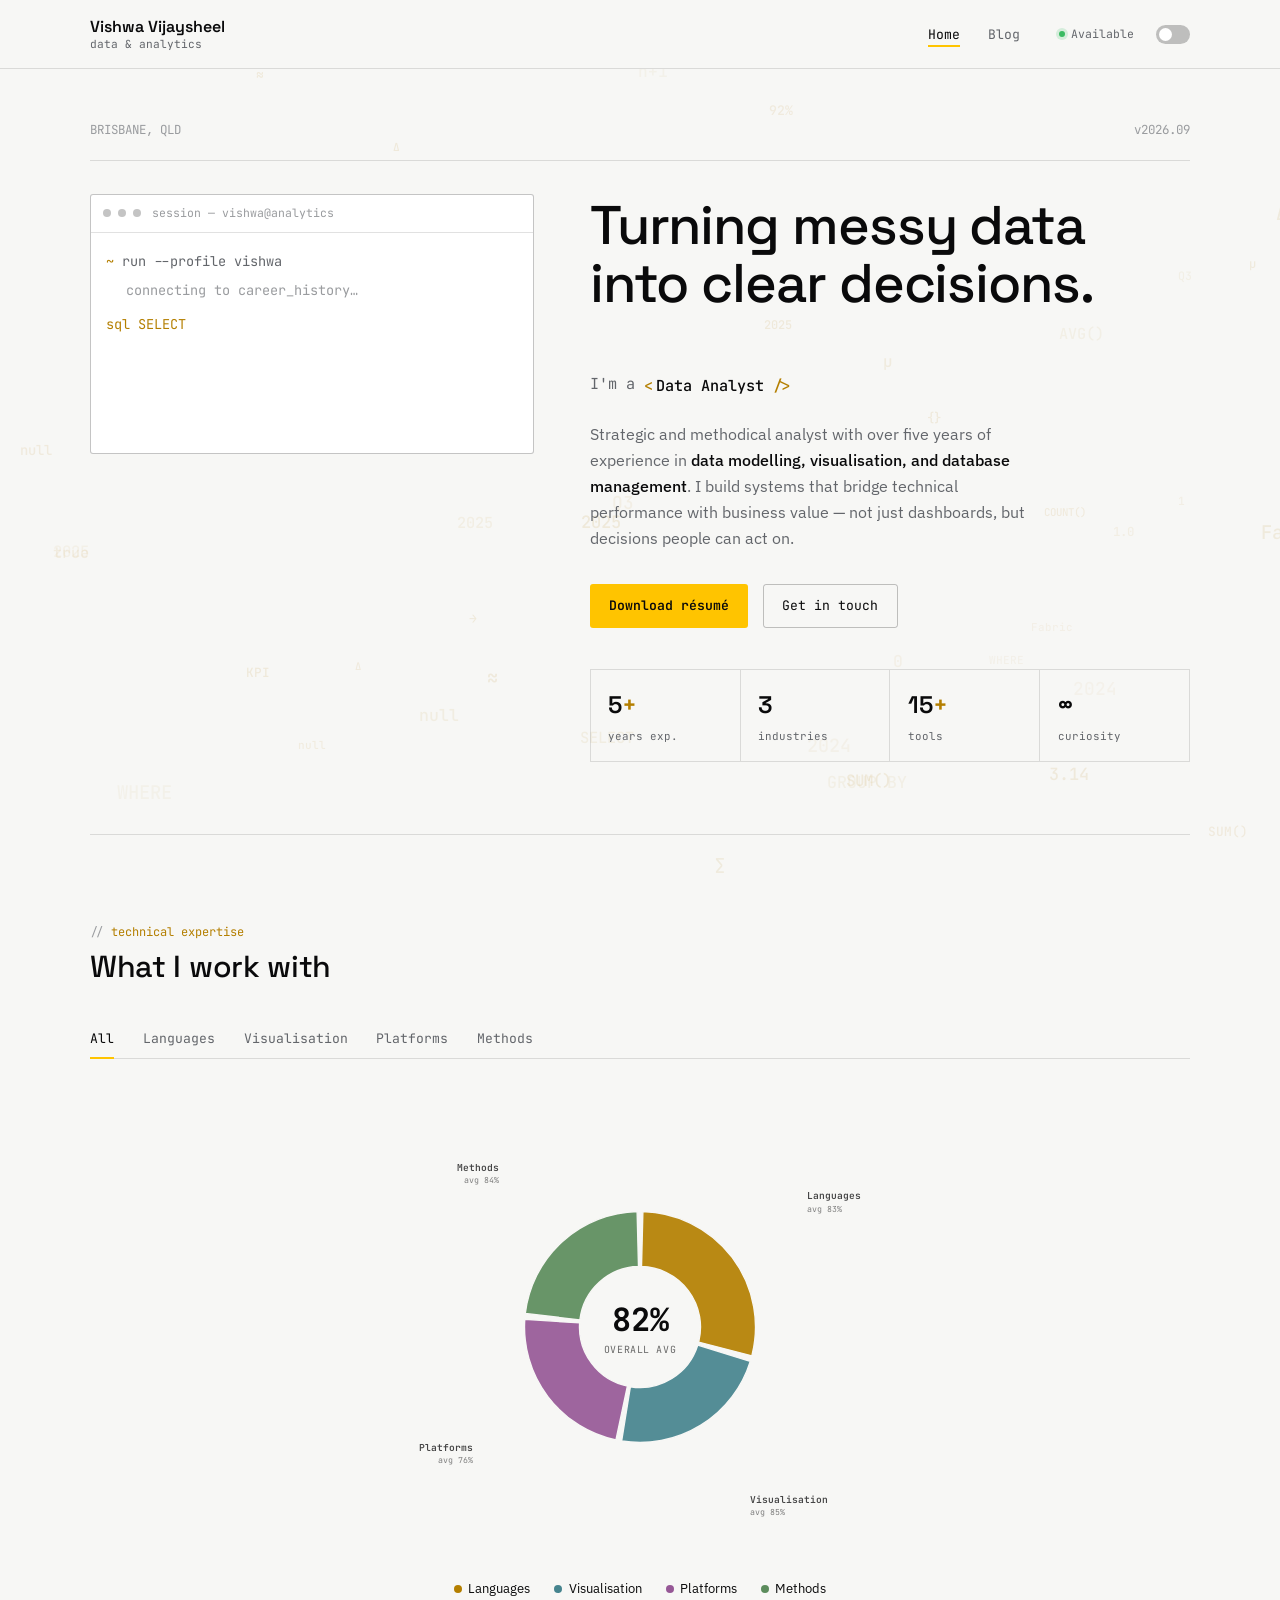
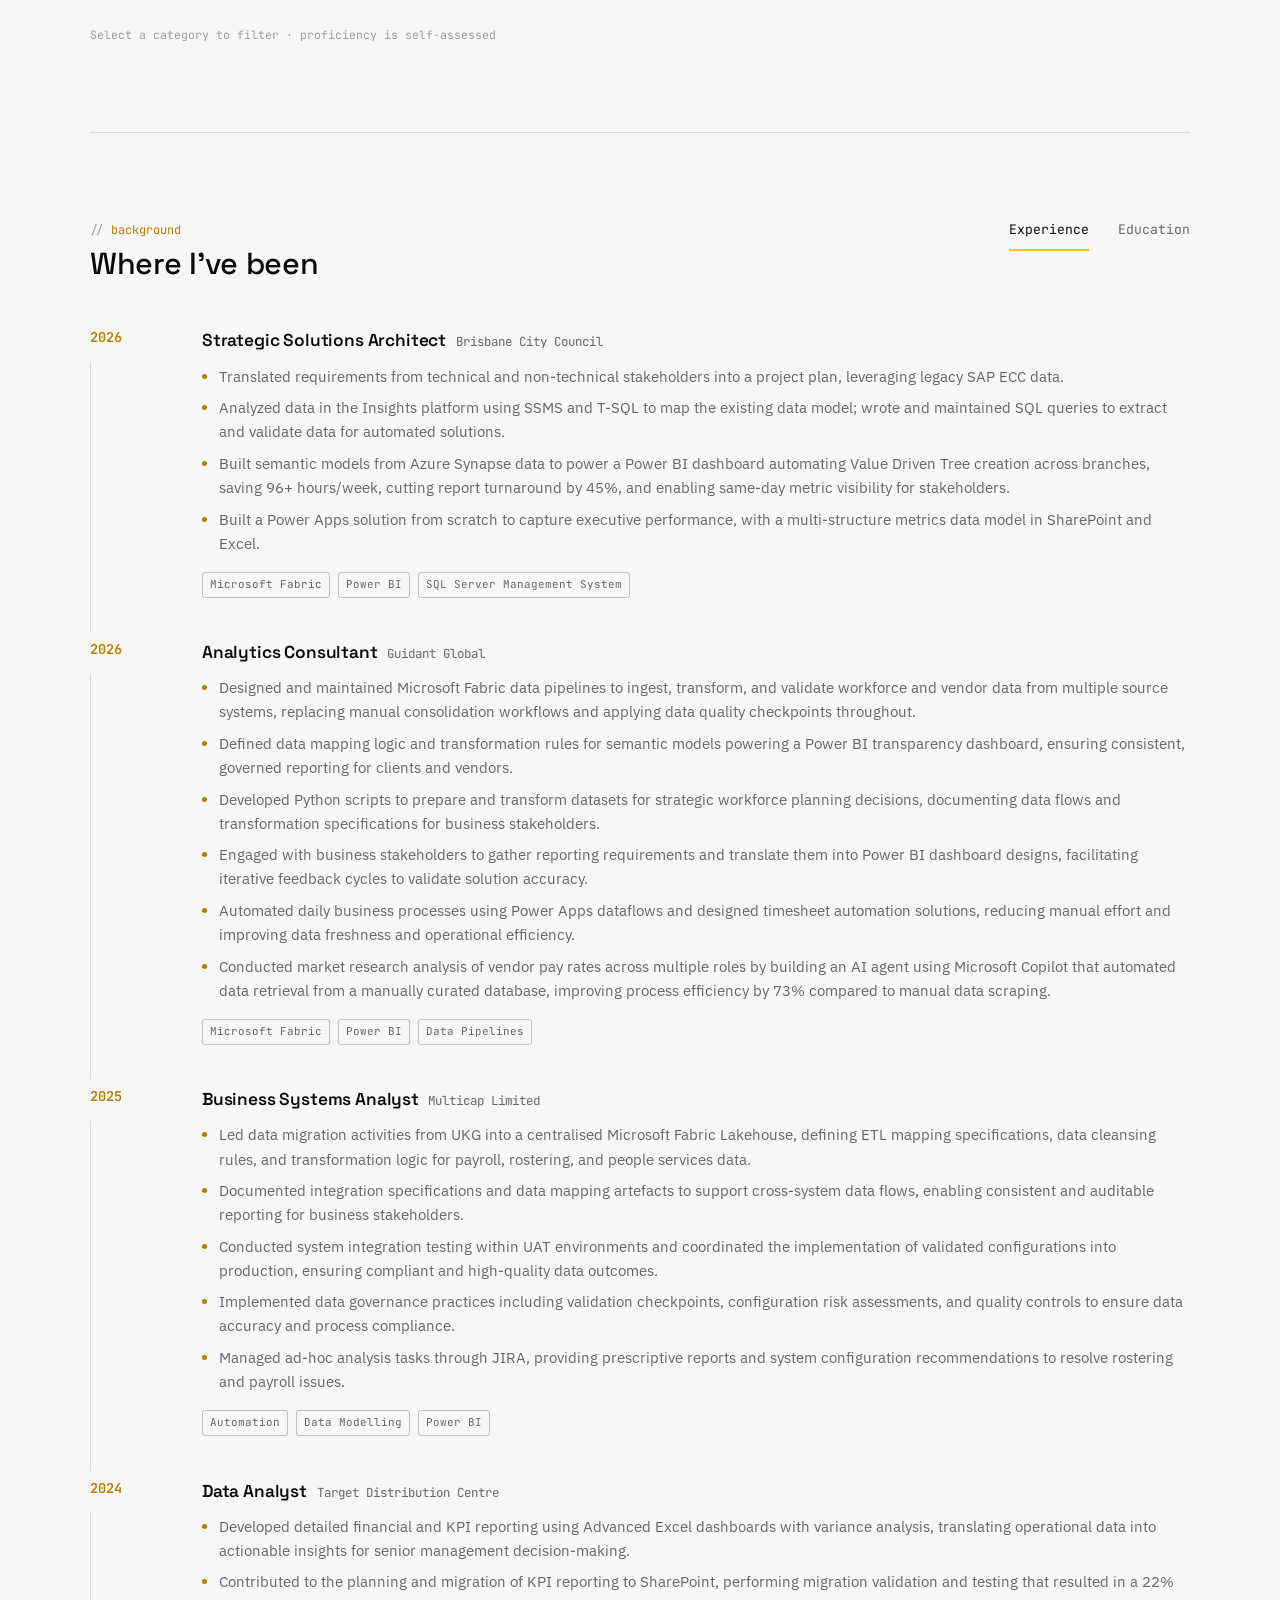
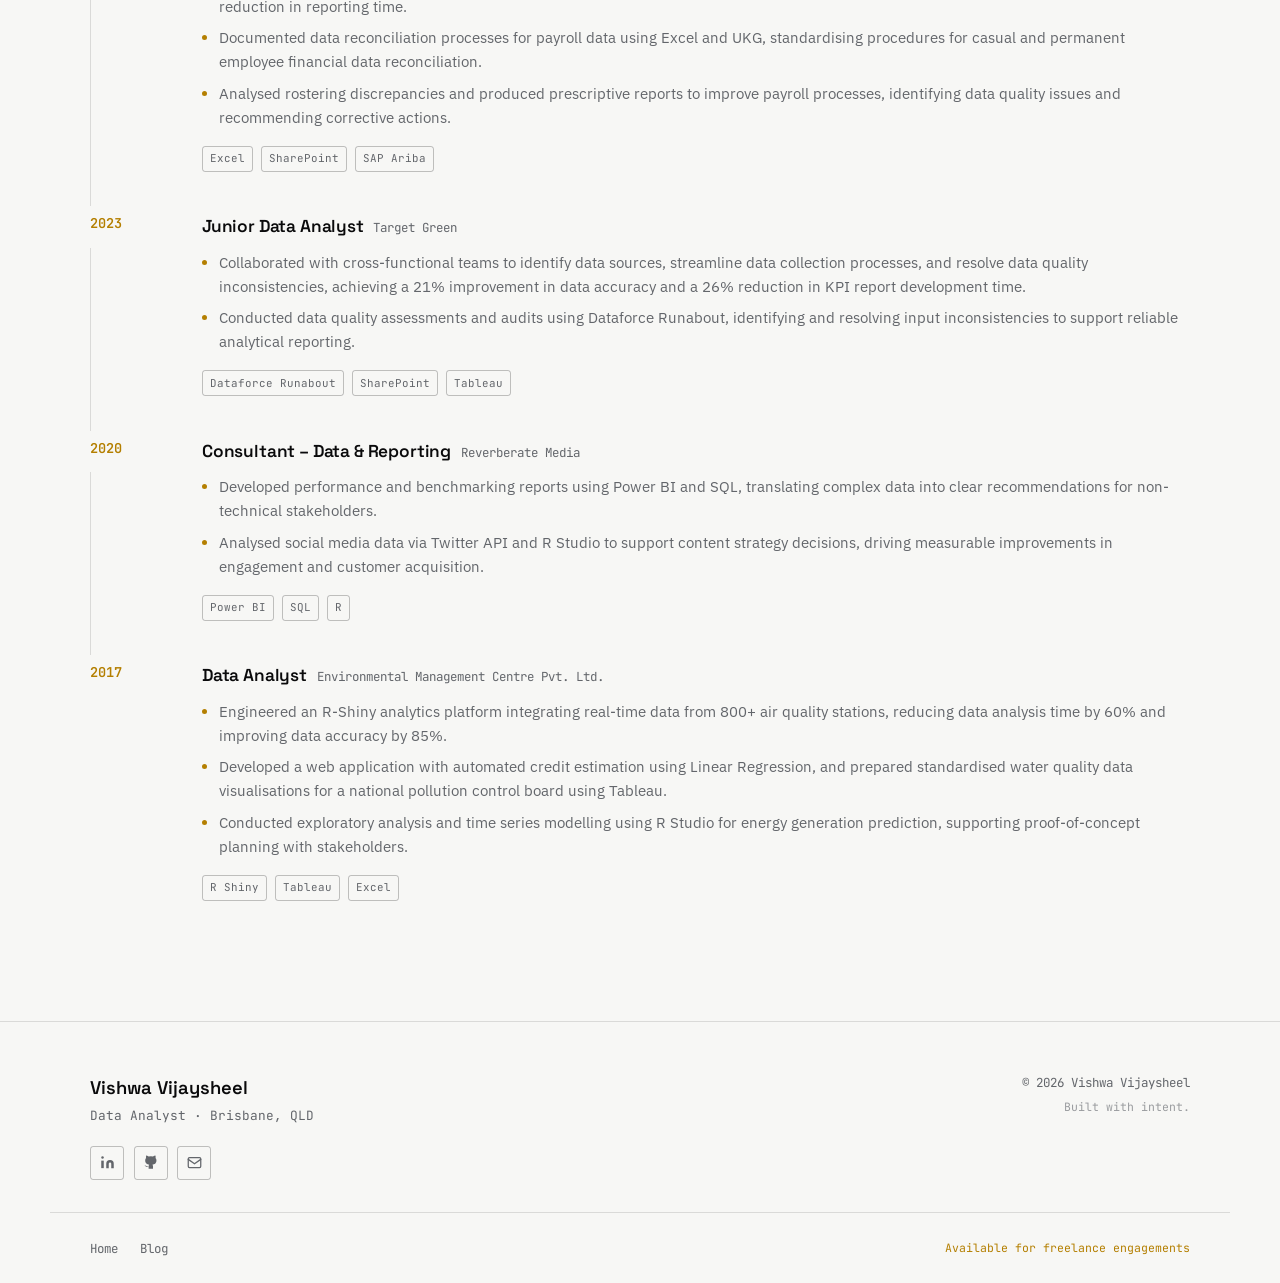
==== index.html @ 4f3168a3 "Added a point in BCC job" ====
<!DOCTYPE html>
<html lang="en">
<head>
<meta charset="UTF-8" />
<meta name="viewport" content="width=device-width, initial-scale=1.0" />
<title>Vishwa Vijaysheel — Data & Analytics</title>
<meta name="description" content="Data analyst turning messy data into clear decisions — Power BI, Microsoft Fabric, SQL, and data storytelling." />
<link rel="stylesheet" href="assets/css/style.css" />
<link rel="preconnect" href="https://fonts.googleapis.com" />
<script>if(localStorage.getItem('theme')==='dark'){document.documentElement.classList.add('dark-pre');}</script>
<style>.dark-pre body{background:#0a0a0b;color:#f4f4f1;}</style>
<link href="https://fonts.googleapis.com/css2?family=Space+Grotesk:wght@500;600;700&family=IBM+Plex+Sans:wght@400;500;600&family=JetBrains+Mono:wght@400;500;600&display=swap" rel="stylesheet" />
</head>
<body>
<canvas id="bgCanvas"></canvas>

<header>
  <nav>
    <a class="nav-brand" href="index.html">
      <span class="nav-brand-name">Vishwa Vijaysheel</span>
      <span class="nav-brand-sub">data &amp; analytics</span>
    </a>
    <button class="nav-toggle" aria-label="Toggle menu" aria-expanded="false">
      <span></span><span></span><span></span>
    </button>
    <div class="nav-menu">
      <ul>
        <li><a href="index.html" class="active">Home</a></li>
        <!--<li><a href="dashboards.html">Projects</a></li>-->
        <li><a href="blog.html">Blog</a></li>
      </ul>
      <div class="nav-right">
        <div class="nav-status"><span class="nav-status-dot"></span>Available</div>
        <label class="switch">
          <input type="checkbox" class="theme-checkbox" id="themeToggle">
          <span class="slider"></span>
        </label>
      </div>
    </div>
  </nav>
</header>

<main>

  <section class="hero">
    <div class="hero-top">
      <span>BRISBANE, QLD</span>
      <span class="mono">v2026.09</span>
    </div>

    <div class="hero-grid">
      <div class="terminal">
        <div class="terminal-bar">
          <span class="terminal-dot"></span><span class="terminal-dot"></span><span class="terminal-dot"></span>
          <span class="terminal-title">session — vishwa@analytics</span>
        </div>
        <div class="terminal-body" id="terminalBody"></div>
      </div>

      <div class="hero-copy">
        <h2 class="hero-h">Turning messy data into clear decisions.</h2>

        <div class="hero-role-row">
          <span>I'm a</span>
          <div class="hero-role-slot">
            <span class="hero-role active">Data Analyst</span>
            <span class="hero-role">Storyteller</span>
            <span class="hero-role">Problem Solver</span>
            <span class="hero-role">Systems Thinker</span>
          </div>
        </div>

        <p class="hero-bio">
          Strategic and methodical analyst with over five years of experience in
          <strong>data modelling, visualisation, and database management</strong>.
          I build systems that bridge technical performance with business value —
          not just dashboards, but decisions people can act on.
        </p>

        <div class="hero-ctas">
          <a href="assets/Vishwa_Vijaysheel_Resume.pdf" class="hero-btn-primary">Download résumé</a>
          <a href="mailto:vishwa7509@outlook.com" class="hero-btn-secondary">Get in touch</a>
        </div>

        <div class="hero-stats">
          <div class="hero-stat"><div class="hero-stat-val">5<span>+</span></div><div class="hero-stat-lbl">years exp.</div></div>
          <div class="hero-stat"><div class="hero-stat-val">3</div><div class="hero-stat-lbl">industries</div></div>
          <div class="hero-stat"><div class="hero-stat-val">15<span>+</span></div><div class="hero-stat-lbl">tools</div></div>
          <div class="hero-stat"><div class="hero-stat-val">∞</div><div class="hero-stat-lbl">curiosity</div></div>
        </div>
      </div>
    </div>
  </section>

  <section class="section" id="skills">
    <div class="section-head">
      <div>
        <p class="section-label">technical expertise</p>
        <h2 class="section-title">What I work with</h2>
      </div>
    </div>

    <div class="tabs">
      <button class="tab-btn skill-tab active" data-cat="all">All</button>
      <button class="tab-btn skill-tab" data-cat="lang">Languages</button>
      <button class="tab-btn skill-tab" data-cat="viz">Visualisation</button>
      <button class="tab-btn skill-tab" data-cat="platform">Platforms</button>
      <button class="tab-btn skill-tab" data-cat="method">Methods</button>
    </div>

    <div class="skill-list" id="skillList"></div>
    <p class="skill-note">Select a category to filter · proficiency is self-assessed</p>
  </section>

  <section class="section" id="history">
    <div class="section-head">
      <div>
        <p class="section-label">background</p>
        <h2 class="section-title">Where I've been</h2>
      </div>
      <div class="tabs" style="border-bottom:none;">
        <button class="tab-btn history-toggle-btn active" data-panel="experience">Experience</button>
        <button class="tab-btn history-toggle-btn" data-panel="education">Education</button>
      </div>
    </div>

    <div class="history-panel active" id="panel-experience">
      <div class="timeline">

           <div class="timeline-item">
          <div class="timeline-marker"><span class="marker-num mono">2026</span><div class="marker-line"></div></div>
          <div class="timeline-content">
            <div class="timeline-header"><h3>Strategic Solutions Architect</h3><span class="timeline-company">Brisbane City Council</span></div>
            <ul>
              <li>Translated requirements from technical and non-technical stakeholders into a project plan, leveraging legacy SAP ECC data.</li>
              <li>Analyzed data in the Insights platform using SSMS and T-SQL to map the existing data model; wrote and maintained SQL queries to extract and validate data for automated solutions.</li>
              <li>Built semantic models from Azure Synapse data to power a Power BI dashboard automating Value Driven Tree creation across branches, saving 96+ hours/week, cutting report turnaround by 45%, and enabling same-day metric visibility for stakeholders.</li>
              <li>Built a Power Apps solution from scratch to capture executive performance, with a multi-structure metrics data model in SharePoint and Excel.</ul>
            </li>
            <div class="timeline-tags"><span>Microsoft Fabric</span><span>Power BI</span><span>SQL Server Management System</span></div>
          </div>
        </div>


        <div class="timeline-item">
          <div class="timeline-marker"><span class="marker-num mono">2026</span><div class="marker-line"></div></div>
          <div class="timeline-content">
            <div class="timeline-header"><h3>Analytics Consultant</h3><span class="timeline-company">Guidant Global</span></div>
            <ul>
              <li>Designed and maintained Microsoft Fabric data pipelines to ingest, transform, and validate workforce and vendor data from multiple source systems, replacing manual consolidation workflows and applying data quality checkpoints throughout.</li>
              <li>Defined data mapping logic and transformation rules for semantic models powering a Power BI transparency dashboard, ensuring consistent, governed reporting for clients and vendors.</li>
              <li>Developed Python scripts to prepare and transform datasets for strategic workforce planning decisions, documenting data flows and transformation specifications for business stakeholders.</li>
              <li>Engaged with business stakeholders to gather reporting requirements and translate them into Power BI dashboard designs, facilitating iterative feedback cycles to validate solution accuracy.</li>
              <li>Automated daily business processes using Power Apps dataflows and designed timesheet automation solutions, reducing manual effort and improving data freshness and operational efficiency.</li>
              <li>Conducted market research analysis of vendor pay rates across multiple roles by building an AI agent using Microsoft Copilot that automated data retrieval from a manually curated database, improving process efficiency by 73% compared to manual data scraping.</li>
            </ul>
            <div class="timeline-tags"><span>Microsoft Fabric</span><span>Power BI</span><span>Data Pipelines</span></div>
          </div>
        </div>

        <div class="timeline-item">
          <div class="timeline-marker"><span class="marker-num mono">2025</span><div class="marker-line"></div></div>
          <div class="timeline-content">
            <div class="timeline-header"><h3>Business Systems Analyst</h3><span class="timeline-company">Multicap Limited</span></div>
            <ul>
              <li>Led data migration activities from UKG into a centralised Microsoft Fabric Lakehouse, defining ETL mapping specifications, data cleansing rules, and transformation logic for payroll, rostering, and people services data.</li>
              <li>Documented integration specifications and data mapping artefacts to support cross-system data flows, enabling consistent and auditable reporting for business stakeholders.</li>
              <li>Conducted system integration testing within UAT environments and coordinated the implementation of validated configurations into production, ensuring compliant and high-quality data outcomes.</li>
              <li>Implemented data governance practices including validation checkpoints, configuration risk assessments, and quality controls to ensure data accuracy and process compliance.</li>
              <li>Managed ad-hoc analysis tasks through JIRA, providing prescriptive reports and system configuration recommendations to resolve rostering and payroll issues.</li>
            </ul>
            <div class="timeline-tags"><span>Automation</span><span>Data Modelling</span><span>Power BI</span></div>
          </div>
        </div>

        <div class="timeline-item">
          <div class="timeline-marker"><span class="marker-num mono">2024</span><div class="marker-line"></div></div>
          <div class="timeline-content">
            <div class="timeline-header"><h3>Data Analyst</h3><span class="timeline-company">Target Distribution Centre</span></div>
            <ul>
              <li>Developed detailed financial and KPI reporting using Advanced Excel dashboards with variance analysis, translating operational data into actionable insights for senior management decision-making.</li>
              <li>Contributed to the planning and migration of KPI reporting to SharePoint, performing migration validation and testing that resulted in a 22% reduction in reporting time.</li>
              <li>Documented data reconciliation processes for payroll data using Excel and UKG, standardising procedures for casual and permanent employee financial data reconciliation.</li>
              <li>Analysed rostering discrepancies and produced prescriptive reports to improve payroll processes, identifying data quality issues and recommending corrective actions.</li>
            </ul>
            <div class="timeline-tags"><span>Excel</span><span>SharePoint</span><span>SAP Ariba</span></div>
          </div>
        </div>

        <div class="timeline-item">
          <div class="timeline-marker"><span class="marker-num mono">2023</span><div class="marker-line"></div></div>
          <div class="timeline-content">
            <div class="timeline-header"><h3>Junior Data Analyst</h3><span class="timeline-company">Target Green</span></div>
            <ul>
              <li>Collaborated with cross-functional teams to identify data sources, streamline data collection processes, and resolve data quality inconsistencies, achieving a 21% improvement in data accuracy and a 26% reduction in KPI report development time.</li>
              <li>Conducted data quality assessments and audits using Dataforce Runabout, identifying and resolving input inconsistencies to support reliable analytical reporting.</li>
            </ul>
            <div class="timeline-tags"><span>Dataforce Runabout</span><span>SharePoint</span><span>Tableau</span></div>
          </div>
        </div>

        <div class="timeline-item">
          <div class="timeline-marker"><span class="marker-num mono">2020</span><div class="marker-line"></div></div>
          <div class="timeline-content">
            <div class="timeline-header"><h3>Consultant – Data &amp; Reporting</h3><span class="timeline-company">Reverberate Media</span></div>
            <ul>
              <li>Developed performance and benchmarking reports using Power BI and SQL, translating complex data into clear recommendations for non-technical stakeholders.</li>
              <li>Analysed social media data via Twitter API and R Studio to support content strategy decisions, driving measurable improvements in engagement and customer acquisition.</li>
            </ul>
            <div class="timeline-tags"><span>Power BI</span><span>SQL</span><span>R</span></div>
          </div>
        </div>

        <div class="timeline-item">
          <div class="timeline-marker"><span class="marker-num mono">2017</span><div class="marker-line last"></div></div>
          <div class="timeline-content">
            <div class="timeline-header"><h3>Data Analyst</h3><span class="timeline-company">Environmental Management Centre Pvt. Ltd.</span></div>
            <ul>
              <li>Engineered an R-Shiny analytics platform integrating real-time data from 800+ air quality stations, reducing data analysis time by 60% and improving data accuracy by 85%.</li>
              <li>Developed a web application with automated credit estimation using Linear Regression, and prepared standardised water quality data visualisations for a national pollution control board using Tableau.</li>
              <li>Conducted exploratory analysis and time series modelling using R Studio for energy generation prediction, supporting proof-of-concept planning with stakeholders.</li>
            </ul>
            <div class="timeline-tags"><span>R Shiny</span><span>Tableau</span><span>Excel</span></div>
          </div>
        </div>

      </div>
    </div>

    <div class="history-panel" id="panel-education">
      <div class="timeline">

        <div class="timeline-item">
          <div class="timeline-marker"><span class="marker-num mono">2022</span><div class="marker-line"></div></div>
          <div class="timeline-content">
            <div class="timeline-header"><h3>Master of Data Science</h3><span class="timeline-company">University of South Australia</span></div>
            <p>Specialised in machine learning, statistical modelling, and large-scale data engineering. Graduated with Distinction.</p>
            <div class="timeline-tags"><span>Machine Learning</span><span>Python</span><span>Statistics</span></div>
          </div>
        </div>

        <div class="timeline-item">
          <div class="timeline-marker"><span class="marker-num mono">2017</span><div class="marker-line"></div></div>
          <div class="timeline-content">
            <div class="timeline-header"><h3>Post-Graduate Certificate, Big Data & Analytics</h3><span class="timeline-company">S.P. Jain School of Global Management</span></div>
            <p>Built a strong foundation in big data analytics, statistical analysis, machine learning, and intelligent decision-making.</p>
            <div class="timeline-tags"><span>Machine Learning</span><span>Python</span><span>Statistics</span></div>
          </div>
        </div>

         <div class="timeline-item">
          <div class="timeline-marker"><span class="marker-num mono">2017</span><div class="marker-line"></div></div>
          <div class="timeline-content">
            <div class="timeline-header"><h3>Cyber Law</h3><span class="timeline-company">Asian School of Cyber Law</span></div>
            <p>Focused on cyber law, data privacy, digital forensics, cybercrime, and technology governance.</p>
            <div class="timeline-tags"><span>Machine Learning</span><span>Python</span><span>Statistics</span></div>
          </div>
        </div>

        <div class="timeline-item">
          <div class="timeline-marker"><span class="marker-num mono">2016</span><div class="marker-line last"></div></div>
          <div class="timeline-content">
            <div class="timeline-header"><h3>Bachelor of Technology (Computer Science)</h3><span class="timeline-company">Amity University</span></div>
            <p>Gained a comprehensive foundation in software engineering, computer systems, programming, algorithms, and computational problem-solving.</p>
            <div class="timeline-tags"><span>Data Structures</span><span>R</span><span>Programming and Algorithms</span></div>
          </div>
        </div>

      </div>
    </div>
  </section>

</main>

<footer>
  <div class="footer-inner">
    <div>
      <p class="footer-name">Vishwa Vijaysheel</p>
      <p class="footer-role">Data Analyst · Brisbane, QLD</p>
      <div class="footer-contacts">
        <a href="https://www.linkedin.com/in/vishwavijaysheel/" class="footer-pill" aria-label="LinkedIn"><svg width="15" height="15" viewBox="0 0 24 24" fill="currentColor"><path d="M16 8a6 6 0 0 1 6 6v7h-4v-7a2 2 0 0 0-2-2 2 2 0 0 0-2 2v7h-4v-7a6 6 0 0 1 6-6z"/><rect x="2" y="9" width="4" height="12"/><circle cx="4" cy="4" r="2"/></svg></a>
        <a href="https://github.com/dashboard" class="footer-pill" aria-label="GitHub"><svg width="15" height="15" viewBox="0 0 24 24" fill="currentColor"><path d="M9 19c-5 1.5-5-2.5-7-3m14 6v-3.87a3.37 3.37 0 0 0-.94-2.61c3.14-.35 6.44-1.54 6.44-7A5.44 5.44 0 0 0 20 4.77 5.07 5.07 0 0 0 19.91 1S18.73.65 16 2.48a13.38 13.38 0 0 0-7 0C6.27.65 5.09 1 5.09 1A5.07 5.07 0 0 0 5 4.77a5.44 5.44 0 0 0-1.5 3.78c0 5.42 3.3 6.61 6.44 7A3.37 3.37 0 0 0 9 18.13V22"/></svg></a>
        <a href="mailto:vishwa7509@outlook.com" class="footer-pill" aria-label="Email"><svg width="15" height="15" viewBox="0 0 24 24" fill="none" stroke="currentColor" stroke-width="2" stroke-linecap="round" stroke-linejoin="round"><rect x="2" y="4" width="20" height="16" rx="2"/><path d="m2 7 10 7 10-7"/></svg></a>
      </div>
    </div>
    <div class="footer-right">
      <p class="footer-copy">© 2026 Vishwa Vijaysheel</p>
      <p class="footer-made">Built with intent.</p>
    </div>
  </div>
  <hr class="footer-divider">
  <div class="footer-bottom">
    <ul class="footer-nav">
      <li><a href="index.html">Home</a></li>
       <!--<li><a href="dashboards.html">Dashboards</a></li>-->
      <li><a href="blog.html">Blog</a></li>
    </ul>
    <span class="footer-avail">Available for freelance engagements</span>
  </div>
</footer>

<script src="assets/js/script.js"></script>
<script>document.documentElement.classList.remove('dark-pre');</script>
</body>
</html>
---- assets/css/style.css ----
/* ==========================================================================
   Vishwa Vijaysheel — Portfolio
   Design system: minimal swiss grid × terminal/data aesthetic
   ========================================================================== */

:root {
  --bg:          #f7f7f5;
  --bg-raise:    #ffffff;
  --ink:         #0a0a0b;
  --ink-dim:     #63666b;
  --ink-faint:   #9a9c9f;
  --line:        rgba(10, 10, 11, 0.12);
  --line-strong: rgba(10, 10, 11, 0.24);
  --accent:      #b47f00;      /* amber, darkened for AA contrast on light bg */
  --accent-bg:   #ffc400;      /* full-brightness amber for chips/fills */
  --accent-on:   #0a0a0b;      /* text color when sitting on accent-bg */
  --mono: 'JetBrains Mono', ui-monospace, SFMono-Regular, Menlo, Consolas, monospace;
  --sans: 'IBM Plex Sans', -apple-system, BlinkMacSystemFont, "Segoe UI", sans-serif;
  --display: 'Space Grotesk', var(--sans);
  --radius: 3px;
  --gutter: clamp(1.25rem, 4vw, 2.5rem);
  --maxw: 1180px;
}

body.dark {
  --bg:          #0a0a0b;
  --bg-raise:    #131315;
  --ink:         #f4f4f1;
  --ink-dim:     #a4a7ab;
  --ink-faint:   #6c6f74;
  --line:        rgba(244, 244, 241, 0.12);
  --line-strong: rgba(244, 244, 241, 0.24);
  --accent:      #ffc400;
  --accent-bg:   #ffc400;
  --accent-on:   #0a0a0b;
}

/* ── Reset ─────────────────────────────────────────────────────────── */
*, *::before, *::after { box-sizing: border-box; }
html { -webkit-text-size-adjust: 100%; scroll-behavior: smooth; }
@media (prefers-reduced-motion: reduce) {
  html { scroll-behavior: auto; }
  *, *::before, *::after { animation-duration: 0.001ms !important; animation-iteration-count: 1 !important; transition-duration: 0.001ms !important; }
}
body {
  margin: 0;
  background: var(--bg);
  color: var(--ink);
  font-family: var(--sans);
  font-size: 16px;
  line-height: 1.6;
  -webkit-font-smoothing: antialiased;
  -moz-osx-font-smoothing: grayscale;
  transition: background 0.25s ease, color 0.25s ease;
}
img { max-width: 100%; display: block; }
a { color: inherit; text-decoration: none; }
ul { margin: 0; padding: 0; list-style: none; }
h1, h2, h3 { font-family: var(--display); font-weight: 500; margin: 0; letter-spacing: -0.01em; }
p { margin: 0; }
:focus-visible { outline: 2px solid var(--accent-bg); outline-offset: 3px; }

.wrap {
  max-width: var(--maxw);
  margin: 0 auto;
  padding-left: var(--gutter);
  padding-right: var(--gutter);
}

.mono { font-family: var(--mono); }

/* ── Header / Nav ──────────────────────────────────────────────────── */
header {
  position: sticky;
  top: 0;
  z-index: 100;
  background: var(--bg);
  border-bottom: 1px solid var(--line);
}
nav {
  max-width: var(--maxw);
  margin: 0 auto;
  padding: 1.1em var(--gutter);
  display: flex;
  align-items: center;
  justify-content: space-between;
}
.nav-brand { display: flex; flex-direction: column; line-height: 1.15; }
.nav-brand-name { font-family: var(--display); font-size: 1rem; font-weight: 600; }
.nav-brand-sub { font-family: var(--mono); font-size: 0.7rem; color: var(--ink-dim); margin-top: 0.15em; }

.nav-menu { display: flex; align-items: center; gap: 2.4em; }
.nav-menu ul { display: flex; gap: 1.8em; }
.nav-menu ul a {
  font-family: var(--mono);
  font-size: 0.82rem;
  color: var(--ink-dim);
  position: relative;
  padding-bottom: 0.3em;
  transition: color 0.15s ease;
}
.nav-menu ul a::after {
  content: '';
  position: absolute; left: 0; right: 0; bottom: 0;
  height: 2px; background: var(--accent-bg);
  transform: scaleX(0); transform-origin: left;
  transition: transform 0.2s ease;
}
.nav-menu ul a:hover { color: var(--ink); }
.nav-menu ul a:hover::after,
.nav-menu ul a.active::after { transform: scaleX(1); }
.nav-menu ul a.active { color: var(--ink); }

.nav-right { display: flex; align-items: center; gap: 1.4em; }
.nav-status {
  display: flex; align-items: center; gap: 0.5em;
  font-family: var(--mono); font-size: 0.72rem; color: var(--ink-dim);
}
.nav-status-dot {
  width: 6px; height: 6px; border-radius: 50%;
  background: #3bbb63; box-shadow: 0 0 0 3px rgba(59,187,99,0.18);
}

.switch { position: relative; width: 34px; height: 19px; flex-shrink: 0; }
.switch input { opacity: 0; width: 0; height: 0; }
.slider {
  position: absolute; inset: 0; cursor: pointer;
  background: var(--line-strong); border-radius: 999px; transition: 0.2s;
}
.slider::before {
  content: ''; position: absolute; height: 13px; width: 13px;
  left: 3px; top: 3px; background: var(--bg-raise); border-radius: 50%; transition: 0.2s;
}
input:checked + .slider { background: var(--accent-bg); }
input:checked + .slider::before { transform: translateX(15px); background: var(--ink); }

.nav-toggle { display: none; flex-direction: column; gap: 5px; background: none; border: none; cursor: pointer; padding: 4px; }
.nav-toggle span { width: 20px; height: 2px; background: var(--ink); transition: 0.2s; }
.nav-toggle.open span:nth-child(1) { transform: translateY(7px) rotate(45deg); }
.nav-toggle.open span:nth-child(2) { opacity: 0; }
.nav-toggle.open span:nth-child(3) { transform: translateY(-7px) rotate(-45deg); }

@media (max-width: 780px) {
  .nav-toggle { display: flex; }
  .nav-menu {
    position: fixed; top: 61px; left: 0; right: 0;
    background: var(--bg); border-bottom: 1px solid var(--line);
    flex-direction: column; align-items: flex-start; gap: 1.6em;
    padding: 1.6em var(--gutter) 2em;
    transform: translateY(-8px); opacity: 0; pointer-events: none;
    transition: 0.2s ease;
  }
  .nav-menu.open { transform: translateY(0); opacity: 1; pointer-events: auto; }
  .nav-menu ul { flex-direction: column; gap: 1.1em; }
  .nav-right { width: 100%; justify-content: space-between; }
}

/* ── Section scaffolding ──────────────────────────────────────────── */
main { max-width: var(--maxw); margin: 0 auto; padding: 0 var(--gutter); }
.rule { border: none; border-top: 1px solid var(--line); margin: 0; }
.section { padding: 5.5em 0; border-top: 1px solid var(--line); }
.section:first-of-type { border-top: none; }

.section-head {
  display: flex; align-items: baseline; justify-content: space-between;
  gap: 1em; margin-bottom: 2.4em; flex-wrap: wrap;
}
.section-label {
  font-family: var(--mono); font-size: 0.75rem; color: var(--accent);
  display: flex; align-items: center; gap: 0.6em;
}
.section-label::before { content: '//'; color: var(--ink-faint); }
.section-title { font-size: clamp(1.4rem, 2.4vw, 1.9rem); }

/* ── Hero ──────────────────────────────────────────────────────────── */
.hero { padding: 3.2em 0 4.5em; }
.hero-top {
  display: flex; justify-content: space-between; align-items: center;
  font-family: var(--mono); font-size: 0.78rem; color: var(--ink-dim);
  padding-bottom: 1.6em; margin-bottom: 2.6em; border-bottom: 1px solid var(--line);
}
.hero-top span { color: var(--ink-faint); }

.hero-grid {
  display: grid; grid-template-columns: minmax(0, 0.85fr) minmax(0, 1.15fr);
  gap: clamp(1.5em, 5vw, 3.5em); align-items: start;
}
@media (max-width: 900px) {
  .hero-grid { grid-template-columns: 1fr; }
}

/* Terminal block */
.terminal {
  background: var(--bg-raise);
  border: 1px solid var(--line-strong);
  border-radius: var(--radius);
  overflow: hidden;
  font-family: var(--mono);
  font-size: 0.85rem;
}
.terminal-bar {
  display: flex; align-items: center; gap: 0.5em;
  padding: 0.7em 0.9em; border-bottom: 1px solid var(--line);
}
.terminal-dot { width: 8px; height: 8px; border-radius: 50%; background: var(--line-strong); }
.terminal-title { margin-left: 0.4em; color: var(--ink-faint); font-size: 0.72rem; }
.terminal-body { padding: 1.3em 1.1em 1.5em; min-height: 220px; }
.terminal-line { display: flex; gap: 0.6em; margin-bottom: 0.55em; color: var(--ink-dim); }
.terminal-line .prompt { color: var(--accent); flex-shrink: 0; }
.terminal-line .code-kw { color: var(--accent); }
.terminal-line .code-str { color: var(--ink); }
.terminal-out { color: var(--ink-faint); padding-left: 1.5em; margin-bottom: 0.9em; }
.cursor {
  display: inline-block; width: 7px; height: 1.05em; background: var(--accent-bg);
  vertical-align: text-bottom; margin-left: 2px;
  animation: blink 1s step-end infinite;
}
@keyframes blink { 50% { opacity: 0; } }

.hero-copy { padding-top: 0.2em; }
.hero-h {
  font-size: clamp(2.1rem, 4.6vw, 3.4rem);
  line-height: 1.06; font-weight: 500; letter-spacing: -0.02em;
  margin-bottom: 1.1em;
}
.hero-role-row {
  display: flex; align-items: center; gap: 0.6em;
  font-family: var(--mono); font-size: 0.95rem; color: var(--ink-dim);
  margin-bottom: 1.6em;
}
.hero-role-slot { position: relative; height: 1.4em; overflow: hidden; min-width: 12em; }
.hero-role {
  position: absolute; left: 0; top: 0; white-space: nowrap;
  max-width: none;
  color: var(--ink); font-weight: 500;
  opacity: 0; transform: translateY(10px);
  transition: opacity 0.35s ease, transform 0.35s ease;
}
.hero-role.active { opacity: 1; transform: translateY(0); }
.hero-role::before { content: '<'; color: var(--accent); margin-right: 0.2em; }
.hero-role::after { content: ' />'; color: var(--accent); }

.hero-bio { color: var(--ink-dim); font-size: 1.02rem; max-width: 46ch; margin-bottom: 2em; }
.hero-bio strong { color: var(--ink); font-weight: 500; }

.hero-ctas { display: flex; gap: 0.9em; margin-bottom: 2.6em; flex-wrap: wrap; }
.hero-btn-primary, .hero-btn-secondary {
  font-family: var(--mono); font-size: 0.82rem;
  padding: 0.8em 1.4em; border-radius: var(--radius);
  transition: 0.15s ease; border: 1px solid transparent;
}
.hero-btn-primary { background: var(--accent-bg); color: var(--accent-on); font-weight: 600; }
.hero-btn-primary:hover { transform: translateY(-1px); box-shadow: 0 4px 14px rgba(255,196,0,0.25); }
.hero-btn-secondary { border-color: var(--line-strong); color: var(--ink); }
.hero-btn-secondary:hover { border-color: var(--ink); }

.hero-stats {
  display: grid; grid-template-columns: repeat(4, 1fr);
  border-top: 1px solid var(--line); border-left: 1px solid var(--line);
}
.hero-stat {
  border-right: 1px solid var(--line); border-bottom: 1px solid var(--line);
  padding: 1em 1.1em;
}
.hero-stat-val { font-family: var(--display); font-size: 1.5rem; font-weight: 600; }
.hero-stat-val span { color: var(--accent); }
.hero-stat-lbl { font-family: var(--mono); font-size: 0.68rem; color: var(--ink-dim); margin-top: 0.3em; }
@media (max-width: 560px) {
  .hero-stats { grid-template-columns: repeat(2, 1fr); }
}

/* ── Tabs (shared: skills + history + dashboard filters) ─────────── */
.tabs { display: flex; gap: 1.8em; border-bottom: 1px solid var(--line); flex-wrap: wrap; }
.tab-btn {
  background: none; border: none; cursor: pointer; font-family: var(--mono);
  font-size: 0.82rem; color: var(--ink-dim); padding: 0 0 0.9em;
  position: relative; transition: color 0.15s ease;
}
.tab-btn::after {
  content: ''; position: absolute; left: 0; right: 0; bottom: -1px; height: 2px;
  background: var(--accent-bg); transform: scaleX(0); transform-origin: left; transition: transform 0.2s ease;
}
.tab-btn.active { color: var(--ink); }
.tab-btn.active::after { transform: scaleX(1); }
.tab-btn:hover { color: var(--ink); }

/* ── Skills matrix ─────────────────────────────────────────────────── */
.skill-list { margin-top: 2em; display: flex; flex-direction: column; }
.skill-row {
  display: grid; grid-template-columns: 13ch 1fr 4ch; align-items: center;
  gap: 1.2em; padding: 0.75em 0; border-bottom: 1px solid var(--line);
  opacity: 0; transform: translateY(6px); transition: opacity 0.3s ease, transform 0.3s ease;
}
.skill-row.visible { opacity: 1; transform: translateY(0); }
.skill-name { font-size: 0.92rem; }
.skill-track { height: 3px; background: var(--line); border-radius: 2px; overflow: hidden; }
.skill-fill { height: 100%; width: 0; background: var(--accent-bg); transition: width 0.7s cubic-bezier(.4,0,.2,1); }
.skill-pct { font-family: var(--mono); font-size: 0.78rem; color: var(--ink-dim); text-align: right; }
.skill-note { font-family: var(--mono); font-size: 0.72rem; color: var(--ink-faint); margin-top: 1.6em; }
@media (max-width: 560px) {
  .skill-row { grid-template-columns: 1fr 3ch; }
  .skill-name { grid-column: 1 / -1; }
}

/* ── History / timeline ───────────────────────────────────────────── */
.history-panel { display: none; }
.history-panel.active { display: block; }
.timeline { margin-top: 2.2em; position: relative; }
.timeline-item {
  display: grid; grid-template-columns: 5.5em 1fr; gap: 1.5em;
  padding-bottom: 2.6em; position: relative;
  opacity: 0; transform: translateY(10px); transition: opacity 0.4s ease, transform 0.4s ease;
}
.timeline-item.visible { opacity: 1; transform: translateY(0); }
.timeline-item:last-child { padding-bottom: 0; }
.timeline-marker { display: flex; flex-direction: column; align-items: flex-start; }
.marker-num { font-family: var(--mono); font-size: 0.85rem; color: var(--accent); font-weight: 600; }
.marker-line { width: 1px; flex: 1; background: var(--line); margin-top: 0.8em; min-height: 100%; }
.marker-line.last { background: transparent; }
.timeline-header { display: flex; flex-wrap: wrap; align-items: baseline; gap: 0.6em; margin-bottom: 0.6em; }
.timeline-header h3 { font-size: 1.08rem; font-weight: 600; }
.timeline-company { font-family: var(--mono); font-size: 0.78rem; color: var(--ink-dim); }
.timeline-content p, .timeline-content ul { color: var(--ink-dim); font-size: 0.94rem; }
.timeline-content ul { padding-left: 1.1em; }
.timeline-content li { list-style: disc; margin-bottom: 0.5em; }
.timeline-content li::marker { color: var(--accent); }
.timeline-tags { display: flex; flex-wrap: wrap; gap: 0.5em; margin-top: 1em; }
.timeline-tags span {
  font-family: var(--mono); font-size: 0.68rem; color: var(--ink-dim);
  border: 1px solid var(--line-strong); border-radius: var(--radius); padding: 0.3em 0.65em;
}
@media (max-width: 620px) {
  .timeline-item { grid-template-columns: 1fr; }
  .marker-line { display: none; }
}

/* ── Footer ────────────────────────────────────────────────────────── */
footer { border-top: 1px solid var(--line); margin-top: 2em; }
.footer-inner {
  max-width: var(--maxw); margin: 0 auto; padding: 3.2em var(--gutter) 2em;
  display: flex; justify-content: space-between; gap: 2em; flex-wrap: wrap;
}
.footer-name { font-family: var(--display); font-size: 1.15rem; font-weight: 600; }
.footer-role { font-family: var(--mono); font-size: 0.8rem; color: var(--ink-dim); margin-top: 0.3em; }
.footer-contacts { display: flex; gap: 0.6em; margin-top: 1.2em; }
.footer-pill {
  width: 34px; height: 34px; display: flex; align-items: center; justify-content: center;
  border: 1px solid var(--line-strong); border-radius: var(--radius); color: var(--ink-dim);
  transition: 0.15s ease;
}
.footer-pill:hover { color: var(--ink); border-color: var(--ink); }
.footer-right { text-align: right; }
.footer-copy { font-family: var(--mono); font-size: 0.78rem; color: var(--ink-dim); }
.footer-made { font-family: var(--mono); font-size: 0.72rem; color: var(--ink-faint); margin-top: 0.4em; }
.footer-divider { border: none; border-top: 1px solid var(--line); max-width: var(--maxw); margin: 0 auto; }
.footer-bottom {
  max-width: var(--maxw); margin: 0 auto; padding: 1.4em var(--gutter);
  display: flex; justify-content: space-between; align-items: center; flex-wrap: wrap; gap: 1em;
}
.footer-nav { display: flex; gap: 1.4em; }
.footer-nav a { font-family: var(--mono); font-size: 0.78rem; color: var(--ink-dim); }
.footer-nav a:hover { color: var(--ink); }
.footer-avail { font-family: var(--mono); font-size: 0.72rem; color: var(--accent); }
@media (max-width: 560px) {
  .footer-right { text-align: left; }
  .footer-bottom { flex-direction: column; align-items: flex-start; }
}

/* ── Page header (dashboards / blog) ─────────────────────────────── */
.page-header { padding: 3.2em 0 2.6em; }
.page-label { font-family: var(--mono); font-size: 0.78rem; color: var(--accent); margin-bottom: 0.9em; }
.page-label::before { content: '// '; color: var(--ink-faint); }
.page-title { font-size: clamp(1.9rem, 4vw, 2.7rem); margin-bottom: 0.6em; }
.page-subtitle { color: var(--ink-dim); max-width: 58ch; font-size: 1rem; }

/* ── Dashboards page ───────────────────────────────────────────────── */
.filter-row { display: flex; gap: 1.8em; border-bottom: 1px solid var(--line); margin-bottom: 0.5em; flex-wrap: wrap; }
.filter-btn { background: none; border: none; cursor: pointer; font-family: var(--mono); font-size: 0.82rem; color: var(--ink-dim); padding: 0 0 0.9em; position: relative; transition: color .15s; }
.filter-btn::after { content:''; position:absolute; left:0; right:0; bottom:-1px; height:2px; background:var(--accent-bg); transform:scaleX(0); transform-origin:left; transition:transform .2s; }
.filter-btn.active { color: var(--ink); }
.filter-btn.active::after { transform: scaleX(1); }
.filter-btn:hover { color: var(--ink); }

.dash-grid { display: flex; flex-direction: column; padding-bottom: 2em; }
.dash-card {
  display: grid; grid-template-columns: 4.5em 1fr auto; gap: 1.6em; align-items: center;
  padding: 2em 0; border-bottom: 1px solid var(--line);
  opacity: 0; transform: translateY(10px); transition: opacity .4s ease, transform .4s ease, background .15s ease;
}
.dash-card.visible { opacity: 1; transform: translateY(0); }
.dash-card:hover { background: var(--bg-raise); }
.dash-index { font-family: var(--mono); font-size: 0.85rem; color: var(--accent); align-self: start; padding-top: 0.3em; }
.dash-body-col {}
.dash-meta { display: flex; gap: 0.5em; margin-bottom: 0.7em; flex-wrap: wrap; }
.dash-tag { font-family: var(--mono); font-size: 0.68rem; color: var(--ink-dim); border: 1px solid var(--line-strong); border-radius: var(--radius); padding: 0.25em 0.6em; }
.dash-title { font-size: 1.25rem; font-weight: 600; margin-bottom: 0.5em; }
.dash-desc { color: var(--ink-dim); font-size: 0.92rem; max-width: 62ch; margin-bottom: 1em; }
.dash-metrics { display: flex; gap: 1.8em; }
.dash-metric-val { font-family: var(--mono); font-weight: 600; font-size: 0.95rem; }
.dash-metric-lbl { font-family: var(--mono); font-size: 0.66rem; color: var(--ink-faint); margin-top: 0.2em; }
.dash-tool-col { display: flex; flex-direction: column; align-items: flex-end; gap: 0.9em; justify-self: end; }
.dash-tool-badge { font-family: var(--mono); font-size: 0.72rem; color: var(--accent); border: 1px solid var(--line-strong); border-radius: var(--radius); padding: 0.35em 0.75em; white-space: nowrap; }
.dash-arrow { width: 30px; height: 30px; border: 1px solid var(--line-strong); border-radius: var(--radius); display: flex; align-items: center; justify-content: center; color: var(--ink-dim); transition: .15s ease; }
.dash-card:hover .dash-arrow { border-color: var(--ink); color: var(--ink); transform: translate(2px,-2px); }
.dash-arrow svg { width: 12px; height: 12px; stroke: currentColor; fill: none; }
@media (max-width: 700px) {
  .dash-card { grid-template-columns: 1fr; gap: 0.8em; }
  .dash-tool-col { flex-direction: row; justify-content: space-between; width: 100%; align-items: center; }
}

/* ── Blog page ─────────────────────────────────────────────────────── */
.post-featured {
  display: block; border: 1px solid var(--line-strong); border-radius: var(--radius);
  padding: 2.4em; margin-bottom: 3em; transition: border-color .15s ease, background .15s ease;
}
.post-featured:hover { border-color: var(--ink); background: var(--bg-raise); }
.post-meta { display: flex; gap: 0.6em; align-items: center; margin-bottom: 1.1em; flex-wrap: wrap; }
.post-tag { font-family: var(--mono); font-size: 0.68rem; color: var(--ink-dim); border: 1px solid var(--line-strong); border-radius: var(--radius); padding: 0.25em 0.6em; }
.post-date { font-family: var(--mono); font-size: 0.72rem; color: var(--ink-faint); margin-left: 0.4em; }
.post-title { font-size: clamp(1.35rem, 2.6vw, 1.85rem); margin-bottom: 0.6em; max-width: 24ch; }
.post-excerpt { color: var(--ink-dim); max-width: 62ch; margin-bottom: 1.4em; }
.post-cta { font-family: var(--mono); font-size: 0.82rem; color: var(--accent); display: inline-flex; align-items: center; gap: 0.4em; }

.post-list { display: flex; flex-direction: column; }
.post-row {
  display: grid; grid-template-columns: 5em 1fr auto; align-items: center; gap: 1.4em;
  padding: 1.7em 0; border-bottom: 1px solid var(--line);
  opacity: 0; transform: translateY(8px); transition: opacity .4s ease, transform .4s ease, background .15s ease;
}
.post-row.visible { opacity: 1; transform: translateY(0); }
.post-row:hover { background: var(--bg-raise); }
.post-row-title { font-size: 1.02rem; font-weight: 600; margin-bottom: 0.35em; }
.post-row-desc { color: var(--ink-dim); font-size: 0.88rem; }
.row-arrow { font-family: var(--mono); color: var(--ink-faint); transition: .15s ease; }
.post-row:hover .row-arrow { color: var(--accent); transform: translate(2px,-2px); }
@media (max-width: 620px) {
  .post-row { grid-template-columns: 1fr auto; }
  .post-row .post-num { display: none; }
  .post-featured { padding: 1.6em; }
}

.newsletter-strip { padding: 3em 0 4em; }
.newsletter-card {
  border: 1px solid var(--line-strong); border-radius: var(--radius);
  padding: 2.2em; display: flex; justify-content: space-between; align-items: center; gap: 1.6em; flex-wrap: wrap;
}
.newsletter-text h3 { font-size: 1.15rem; margin-bottom: 0.4em; }
.newsletter-text p { color: var(--ink-dim); font-size: 0.9rem; }
.newsletter-form { display: flex; flex-direction: column; gap: 0.55em; margin: 0; flex: 1 1 320px; min-width: 260px; }
.newsletter-row { display: flex; gap: 0.6em; }
.newsletter-input {
  font-family: var(--mono); font-size: 0.85rem; background: var(--bg);
  border: 1px solid var(--line-strong); border-radius: var(--radius); color: var(--ink);
  padding: 0.8em 1em; flex: 1 1 auto; min-width: 0;
  transition: border-color 0.15s ease;
}
.newsletter-input:focus { border-color: var(--accent); outline: none; }
.newsletter-input.invalid { border-color: #c65b5b; }
.newsletter-btn {
  font-family: var(--mono); font-size: 0.82rem; font-weight: 600; background: var(--accent-bg);
  color: var(--accent-on); border: none; border-radius: var(--radius); padding: 0.8em 1.3em; cursor: pointer;
  white-space: nowrap; transition: opacity 0.15s ease;
}
.newsletter-btn:disabled { opacity: 0.6; cursor: default; }
.newsletter-hint {
  font-family: var(--mono); font-size: 0.72rem; color: var(--ink-faint);
  transition: color 0.15s ease;
}
.newsletter-hint.valid { color: var(--accent); }
.newsletter-hint.invalid { color: #c65b5b; }
.newsletter-hint.sent { color: var(--accent); }
@media (max-width: 560px) {
  .newsletter-card { padding: 1.6em; }
  .newsletter-row { flex-direction: column; width: 100%; }
  .newsletter-input { min-width: 0; width: 100%; box-sizing: border-box; }
  .newsletter-btn { width: 100%; }
}

/* ── Article page ──────────────────────────────────────────────────── */
.article-header { padding: 3.2em 0 2.6em; border-bottom: 1px solid var(--line); }
.article-header-inner { max-width: 68ch; margin: 0 auto; }
.article-back {
  display: inline-flex; align-items: center; gap: 0.5em;
  font-family: var(--mono); font-size: 0.78rem; color: var(--ink-dim);
  margin-bottom: 2em; transition: color 0.15s ease;
}
.article-back:hover { color: var(--accent); }
.article-back svg { width: 12px; height: 12px; stroke: currentColor; fill: none; transform: rotate(180deg); }
.article-meta-row { display: flex; gap: 0.6em; align-items: center; margin-bottom: 1.2em; flex-wrap: wrap; }
.article-title { font-size: clamp(1.9rem, 4.2vw, 2.9rem); line-height: 1.14; max-width: 22ch; margin-bottom: 1em; }
.article-dek { color: var(--ink-dim); font-size: 1.05rem; max-width: 58ch; margin-bottom: 1.6em; text-align: justify; hyphens: auto; }
.article-byline { display: flex; align-items: center; justify-content: space-between; flex-wrap: wrap; gap: 0.8em; font-family: var(--mono); font-size: 0.78rem; color: var(--ink-faint); }
.article-byline-left { display: flex; align-items: center; gap: 0.8em; }
.article-byline .dot { width: 3px; height: 3px; border-radius: 50%; background: var(--ink-faint); }
.article-views {
  display: flex; align-items: center; gap: 0.55em;
  margin-left: auto;
  color: var(--accent);
  background: color-mix(in srgb, var(--accent-bg) 14%, transparent);
  border: 1px solid color-mix(in srgb, var(--accent-bg) 38%, transparent);
  border-radius: 999px;
  padding: 0.4em 0.85em;
}
.article-views .live-dot {
  width: 6px; height: 6px; border-radius: 50%;
  background: var(--accent); box-shadow: 0 0 0 3px color-mix(in srgb, var(--accent-bg) 30%, transparent);
  animation: live-pulse 2s ease-in-out infinite;
}
.article-views .count { color: var(--accent); font-weight: 700; }
@keyframes live-pulse { 0%, 100% { opacity: 1; } 50% { opacity: 0.35; } }

.article-body { max-width: 68ch; margin: 0 auto; padding: 3.5em 0 2em; }
.article-body p { color: var(--ink); font-size: 1.04rem; line-height: 1.8; margin-bottom: 1.4em; text-align: justify; text-justify: inter-word; hyphens: auto; }
.article-body p.article-lede { font-size: 1.18rem; color: var(--ink-dim); }
.article-body h2 {
  font-size: clamp(1.25rem, 2.2vw, 1.55rem); margin: 2.2em 0 0.8em;
  padding-top: 0.2em;
}
.article-body h2 .num { font-family: var(--mono); color: var(--accent); font-size: 0.7em; margin-right: 0.5em; }
.article-body strong { color: var(--ink); font-weight: 600; }
.article-body em { color: var(--ink); }
.article-body ul { margin: 0 0 1.4em; padding-left: 1.2em; }
.article-body li { list-style: disc; color: var(--ink); font-size: 1.04rem; line-height: 1.75; margin-bottom: 0.5em; }
.article-body li::marker { color: var(--accent); }
.article-pull {
  font-family: var(--display); font-size: clamp(1.2rem, 2.4vw, 1.5rem);
  line-height: 1.4; color: var(--ink); border-left: 2px solid var(--accent-bg);
  padding: 0.2em 0 0.2em 1.1em; margin: 2.4em 0; max-width: 44ch;
}
.article-questions { margin: 2em 0; padding: 1.6em 1.8em; border: 1px solid var(--line-strong); border-radius: var(--radius); }
.article-questions p { font-family: var(--mono); font-size: 0.92rem; color: var(--ink-dim); margin-bottom: 0.7em; }
.article-questions p:last-child { margin-bottom: 0; }

.article-tags-row { max-width: 68ch; margin: 0 auto; padding: 1.6em 0 3.5em; display: flex; gap: 0.6em; flex-wrap: wrap; border-top: 1px solid var(--line); }

.article-nav {
  max-width: 68ch; margin: 0 auto; padding: 2em 0 4.5em;
  display: flex; justify-content: space-between; gap: 1em; border-top: 1px solid var(--line);
}
.article-nav-link {
  font-family: var(--mono); font-size: 0.82rem; color: var(--ink-dim);
  display: flex; align-items: center; gap: 0.5em; transition: color 0.15s ease;
}
.article-nav-link:hover { color: var(--accent); }
.article-nav-link.next { margin-left: auto; }
@media (max-width: 620px) {
  .article-body p, .article-body li { font-size: 0.98rem; }
}

/* ── Floating data background ─────────────────────────────────────── */
#bgCanvas {
  position: fixed;
  top: 0; right: 0; bottom: 0; left: 0;
  width: 100%; height: 100%;
  pointer-events: none;
  z-index: 0;
}
main, footer { position: relative; z-index: 1; }
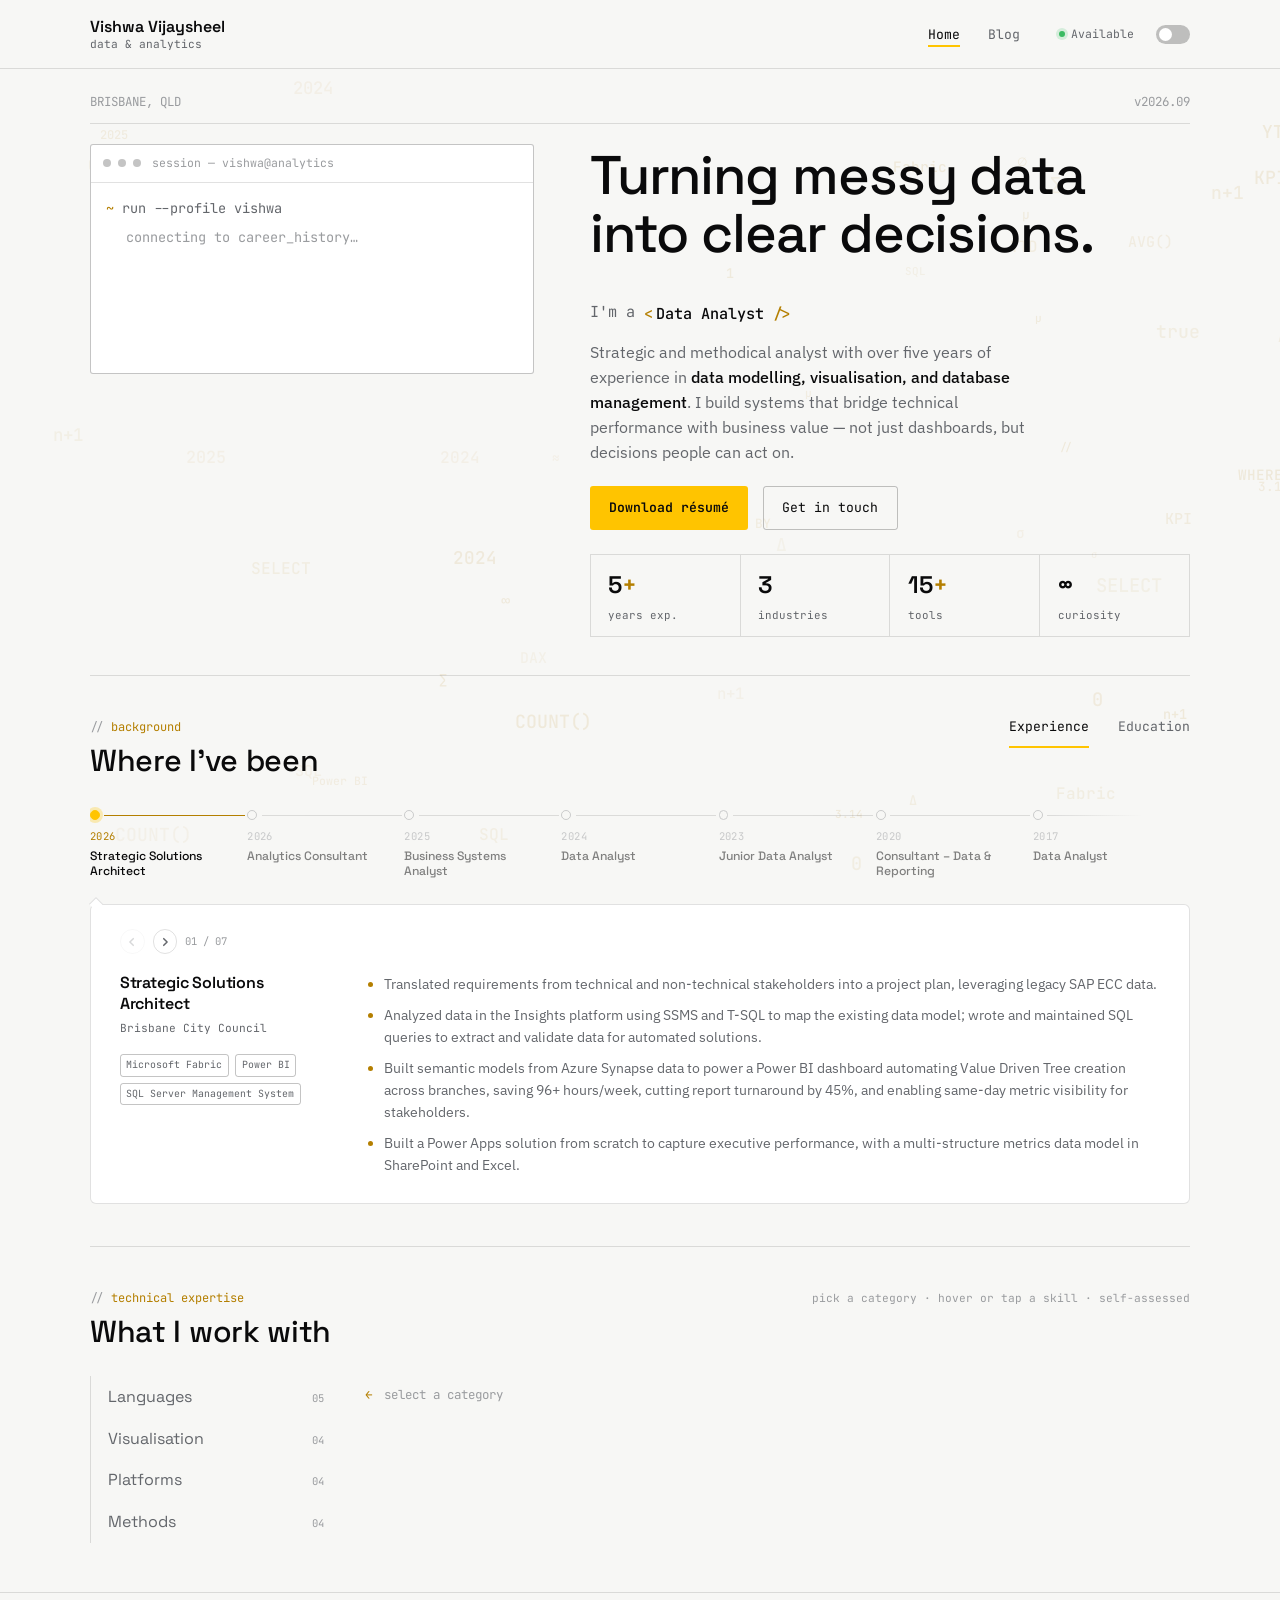
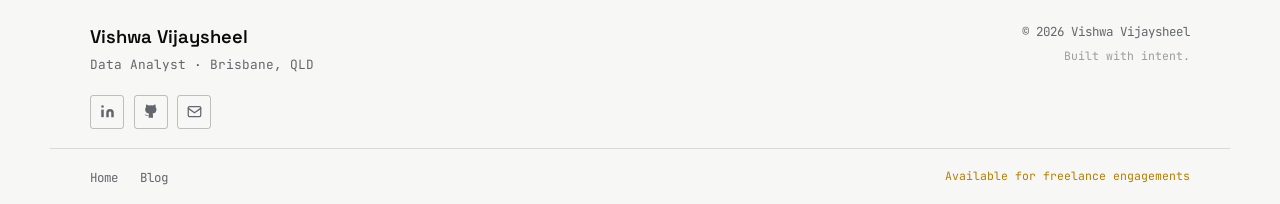
==== commit b0033f80: "Landing page major overhaul" ====
--- a/index.html
+++ b/index.html
@@ -92,26 +92,6 @@
     </div>
   </section>
 
-  <section class="section" id="skills">
-    <div class="section-head">
-      <div>
-        <p class="section-label">technical expertise</p>
-        <h2 class="section-title">What I work with</h2>
-      </div>
-    </div>
-
-    <div class="tabs">
-      <button class="tab-btn skill-tab active" data-cat="all">All</button>
-      <button class="tab-btn skill-tab" data-cat="lang">Languages</button>
-      <button class="tab-btn skill-tab" data-cat="viz">Visualisation</button>
-      <button class="tab-btn skill-tab" data-cat="platform">Platforms</button>
-      <button class="tab-btn skill-tab" data-cat="method">Methods</button>
-    </div>
-
-    <div class="skill-list" id="skillList"></div>
-    <p class="skill-note">Select a category to filter · proficiency is self-assessed</p>
-  </section>
-
   <section class="section" id="history">
     <div class="section-head">
       <div>
@@ -135,8 +115,8 @@
               <li>Translated requirements from technical and non-technical stakeholders into a project plan, leveraging legacy SAP ECC data.</li>
               <li>Analyzed data in the Insights platform using SSMS and T-SQL to map the existing data model; wrote and maintained SQL queries to extract and validate data for automated solutions.</li>
               <li>Built semantic models from Azure Synapse data to power a Power BI dashboard automating Value Driven Tree creation across branches, saving 96+ hours/week, cutting report turnaround by 45%, and enabling same-day metric visibility for stakeholders.</li>
-              <li>Built a Power Apps solution from scratch to capture executive performance, with a multi-structure metrics data model in SharePoint and Excel.</ul>
-            </li>
+              <li>Built a Power Apps solution from scratch to capture executive performance, with a multi-structure metrics data model in SharePoint and Excel.</li>
+            </ul>
             <div class="timeline-tags"><span>Microsoft Fabric</span><span>Power BI</span><span>SQL Server Management System</span></div>
           </div>
         </div>
@@ -268,6 +248,17 @@
 
       </div>
     </div>
+  </section>
+
+  <section class="section" id="skills">
+    <div class="section-head">
+      <div>
+        <p class="section-label">technical expertise</p>
+        <h2 class="section-title">What I work with</h2>
+      </div>
+      <p class="skill-note">pick a category · hover or tap a skill · self-assessed</p>
+    </div>
+    <div class="skills-ui" id="skillList"></div>
   </section>
 
 </main>
--- a/assets/css/style.css
+++ b/assets/css/style.css
@@ -158,12 +158,12 @@
 /* ── Section scaffolding ──────────────────────────────────────────── */
 main { max-width: var(--maxw); margin: 0 auto; padding: 0 var(--gutter); }
 .rule { border: none; border-top: 1px solid var(--line); margin: 0; }
-.section { padding: 5.5em 0; border-top: 1px solid var(--line); }
+.section { padding: 2.6em 0; border-top: 1px solid var(--line); }
 .section:first-of-type { border-top: none; }
 
 .section-head {
   display: flex; align-items: baseline; justify-content: space-between;
-  gap: 1em; margin-bottom: 2.4em; flex-wrap: wrap;
+  gap: 1em; margin-bottom: 1.2em; flex-wrap: wrap;
 }
 .section-label {
   font-family: var(--mono); font-size: 0.75rem; color: var(--accent);
@@ -173,11 +173,11 @@
 .section-title { font-size: clamp(1.4rem, 2.4vw, 1.9rem); }
 
 /* ── Hero ──────────────────────────────────────────────────────────── */
-.hero { padding: 3.2em 0 4.5em; }
+.hero { padding: 1.4em 0 2.4em; }
 .hero-top {
   display: flex; justify-content: space-between; align-items: center;
   font-family: var(--mono); font-size: 0.78rem; color: var(--ink-dim);
-  padding-bottom: 1.6em; margin-bottom: 2.6em; border-bottom: 1px solid var(--line);
+  padding-bottom: 0.9em; margin-bottom: 1.6em; border-bottom: 1px solid var(--line);
 }
 .hero-top span { color: var(--ink-faint); }
 
@@ -204,7 +204,7 @@
 }
 .terminal-dot { width: 8px; height: 8px; border-radius: 50%; background: var(--line-strong); }
 .terminal-title { margin-left: 0.4em; color: var(--ink-faint); font-size: 0.72rem; }
-.terminal-body { padding: 1.3em 1.1em 1.5em; min-height: 220px; }
+.terminal-body { padding: 1.1em 1.1em 1.2em; min-height: 190px; }
 .terminal-line { display: flex; gap: 0.6em; margin-bottom: 0.55em; color: var(--ink-dim); }
 .terminal-line .prompt { color: var(--accent); flex-shrink: 0; }
 .terminal-line .code-kw { color: var(--accent); }
@@ -221,12 +221,12 @@
 .hero-h {
   font-size: clamp(2.1rem, 4.6vw, 3.4rem);
   line-height: 1.06; font-weight: 500; letter-spacing: -0.02em;
-  margin-bottom: 1.1em;
+  margin-bottom: 0.7em;
 }
 .hero-role-row {
   display: flex; align-items: center; gap: 0.6em;
   font-family: var(--mono); font-size: 0.95rem; color: var(--ink-dim);
-  margin-bottom: 1.6em;
+  margin-bottom: 1em;
 }
 .hero-role-slot { position: relative; height: 1.4em; overflow: hidden; min-width: 12em; }
 .hero-role {
@@ -240,10 +240,10 @@
 .hero-role::before { content: '<'; color: var(--accent); margin-right: 0.2em; }
 .hero-role::after { content: ' />'; color: var(--accent); }
 
-.hero-bio { color: var(--ink-dim); font-size: 1.02rem; max-width: 46ch; margin-bottom: 2em; }
+.hero-bio { color: var(--ink-dim); font-size: 0.98rem; max-width: 46ch; margin-bottom: 1.3em; }
 .hero-bio strong { color: var(--ink); font-weight: 500; }
 
-.hero-ctas { display: flex; gap: 0.9em; margin-bottom: 2.6em; flex-wrap: wrap; }
+.hero-ctas { display: flex; gap: 0.9em; margin-bottom: 1.5em; flex-wrap: wrap; }
 .hero-btn-primary, .hero-btn-secondary {
   font-family: var(--mono); font-size: 0.82rem;
   padding: 0.8em 1.4em; border-radius: var(--radius);
@@ -260,7 +260,7 @@
 }
 .hero-stat {
   border-right: 1px solid var(--line); border-bottom: 1px solid var(--line);
-  padding: 1em 1.1em;
+  padding: 0.7em 1.1em;
 }
 .hero-stat-val { font-family: var(--display); font-size: 1.5rem; font-weight: 600; }
 .hero-stat-val span { color: var(--accent); }
@@ -284,22 +284,70 @@
 .tab-btn.active::after { transform: scaleX(1); }
 .tab-btn:hover { color: var(--ink); }
 
-/* ── Skills matrix ─────────────────────────────────────────────────── */
-.skill-list { margin-top: 2em; display: flex; flex-direction: column; }
-.skill-row {
-  display: grid; grid-template-columns: 13ch 1fr 4ch; align-items: center;
-  gap: 1.2em; padding: 0.75em 0; border-bottom: 1px solid var(--line);
-  opacity: 0; transform: translateY(6px); transition: opacity 0.3s ease, transform 0.3s ease;
-}
-.skill-row.visible { opacity: 1; transform: translateY(0); }
-.skill-name { font-size: 0.92rem; }
-.skill-track { height: 3px; background: var(--line); border-radius: 2px; overflow: hidden; }
-.skill-fill { height: 100%; width: 0; background: var(--accent-bg); transition: width 0.7s cubic-bezier(.4,0,.2,1); }
-.skill-pct { font-family: var(--mono); font-size: 0.78rem; color: var(--ink-dim); text-align: right; }
-.skill-note { font-family: var(--mono); font-size: 0.72rem; color: var(--ink-faint); margin-top: 1.6em; }
-@media (max-width: 560px) {
-  .skill-row { grid-template-columns: 1fr 3ch; }
-  .skill-name { grid-column: 1 / -1; }
+/* ── Skills: interactive picker ───────────────────────────────────── */
+.skills-ui { display: grid; grid-template-columns: 15rem 1fr; gap: 2.2em; align-items: start; }
+.skill-note { font-family: var(--mono); font-size: 0.7rem; color: var(--ink-faint); }
+
+.skills-cats { display: flex; flex-direction: column; border-left: 1px solid var(--line); }
+.skills-cat {
+  display: flex; justify-content: space-between; align-items: baseline; gap: 1em;
+  background: none; border: 0; border-left: 2px solid transparent; margin-left: -1px;
+  padding: 0.65em 0 0.65em 1em; cursor: pointer; text-align: left; color: var(--ink-dim);
+  font-family: var(--display); font-size: 1rem; transition: color .2s, border-color .2s, padding .2s;
+}
+.skills-cat:hover, .skills-cat:focus-visible { color: var(--ink); outline: none; padding-left: 1.25em; }
+.skills-cat.active { color: var(--ink); border-left-color: var(--accent-bg); padding-left: 1.25em; }
+.skills-cat-count { font-size: 0.66rem; color: var(--ink-faint); padding-right: 0.6em; }
+.skills-cat.active .skills-cat-count { color: var(--accent); }
+
+.skills-stage { min-height: 8.5rem; }
+.skills-hint { font-size: 0.78rem; color: var(--ink-faint); padding-top: 0.8em; }
+.skills-hint-arrow::before { content: "\2190"; }
+.skills-hint-arrow { display: inline-block; color: var(--accent); margin-right: .4em; animation: nudge 1.6s ease-in-out infinite; }
+@keyframes nudge { 50% { transform: translateX(-4px); } }
+
+.skills-chips { display: grid; grid-template-columns: repeat(3, minmax(0, 1fr)); gap: 0.7em; }
+.skill-chip {
+  position: relative; overflow: hidden; isolation: isolate;
+  display: flex; justify-content: space-between; align-items: center; gap: 0.6em;
+  padding: 0.8em 1em; background: var(--bg-raise); color: var(--ink);
+  border: 1px solid var(--line-strong); border-radius: var(--radius); cursor: pointer;
+  font-family: var(--sans); font-size: 0.88rem; text-align: left;
+  opacity: 0; transform: translateY(6px);
+  animation: chipIn .35s cubic-bezier(.4,0,.2,1) forwards; animation-delay: calc(var(--i, 0) * 50ms);
+  transition: border-color .2s, transform .2s;
+}
+@keyframes chipIn { to { opacity: 1; transform: none; } }
+.skill-chip:hover, .skill-chip:focus-visible, .skill-chip.on { border-color: var(--accent); outline: none; }
+.skill-chip-fill {
+  position: absolute; inset: 0 auto 0 0; width: 0; z-index: -1;
+  background: color-mix(in srgb, var(--accent-bg) 22%, transparent);
+  border-bottom: 3px solid var(--accent-bg);
+  transition: width .6s cubic-bezier(.4,0,.2,1);
+}
+.skill-chip:hover .skill-chip-fill, .skill-chip:focus-visible .skill-chip-fill, .skill-chip.on .skill-chip-fill { width: var(--pct); }
+.skill-chip-pct { font-size: 0.72rem; color: var(--accent); opacity: 0; transform: translateX(-4px); transition: opacity .25s, transform .25s; }
+.skill-chip:hover .skill-chip-pct, .skill-chip:focus-visible .skill-chip-pct, .skill-chip.on .skill-chip-pct { opacity: 1; transform: none; }
+.skills-avg { margin-top: 1em; font-size: 0.68rem; color: var(--ink-faint); }
+
+@media (max-width: 760px) {
+  .skills-ui { grid-template-columns: 1fr; gap: 1.2em; }
+  .skills-cats { flex-direction: row; flex-wrap: wrap; gap: 0.5em; border-left: 0; }
+  .skills-cat {
+    border: 1px solid var(--line-strong); border-radius: 999px; margin: 0; padding: 0.4em 0.9em;
+    font-size: 0.82rem; gap: 0.5em;
+  }
+  .skills-cat:hover, .skills-cat:focus-visible, .skills-cat.active { padding-left: 0.9em; }
+  .skills-cat.active { background: var(--accent-bg); border-color: var(--accent-bg); color: var(--accent-on); }
+  .skills-cat.active .skills-cat-count { color: var(--accent-on); }
+  .skills-cat-count { padding-right: 0; }
+  .skills-chips { grid-template-columns: repeat(2, minmax(0, 1fr)); }
+  .skills-stage { min-height: 11rem; }
+  .skills-hint-arrow::before { content: "\2191"; }
+}
+@media (prefers-reduced-motion: reduce) {
+  .skill-chip { animation: none; opacity: 1; transform: none; }
+  .skills-hint-arrow { animation: none; }
 }
 
 /* ── History / timeline ───────────────────────────────────────────── */
@@ -335,9 +383,9 @@
 }
 
 /* ── Footer ────────────────────────────────────────────────────────── */
-footer { border-top: 1px solid var(--line); margin-top: 2em; }
+footer { border-top: 1px solid var(--line); margin-top: 0.5em; }
 .footer-inner {
-  max-width: var(--maxw); margin: 0 auto; padding: 3.2em var(--gutter) 2em;
+  max-width: var(--maxw); margin: 0 auto; padding: 1.8em var(--gutter) 1.2em;
   display: flex; justify-content: space-between; gap: 2em; flex-wrap: wrap;
 }
 .footer-name { font-family: var(--display); font-size: 1.15rem; font-weight: 600; }
@@ -354,7 +402,7 @@
 .footer-made { font-family: var(--mono); font-size: 0.72rem; color: var(--ink-faint); margin-top: 0.4em; }
 .footer-divider { border: none; border-top: 1px solid var(--line); max-width: var(--maxw); margin: 0 auto; }
 .footer-bottom {
-  max-width: var(--maxw); margin: 0 auto; padding: 1.4em var(--gutter);
+  max-width: var(--maxw); margin: 0 auto; padding: 0.9em var(--gutter);
   display: flex; justify-content: space-between; align-items: center; flex-wrap: wrap; gap: 1em;
 }
 .footer-nav { display: flex; gap: 1.4em; }
@@ -556,3 +604,92 @@
   z-index: 0;
 }
 main, footer { position: relative; z-index: 1; }
+
+
+/* ── Horizontal timeline: minimal, fits the width, card-style detail ── */
+.history-panel.has-htl > .timeline { display: none; }   /* vertical version stays as no-JS fallback / data source */
+
+.htl { margin-top: 0.8em; }
+.htl-rail { display: flex; width: 100%; overflow-x: auto; scrollbar-width: none; padding: 0.3em 0 1.1em; }
+.htl-rail::-webkit-scrollbar { display: none; }
+
+.htl-node {
+  position: relative; flex: 1 1 0; min-width: 0; padding: 0 0.9em 0 0; margin: 0;
+  display: flex; flex-direction: column; align-items: flex-start; justify-content: flex-start;
+  background: none; border: 0; text-align: left; font: inherit; color: inherit; cursor: pointer;
+  opacity: 0.5; transition: opacity .25s ease; -webkit-tap-highlight-color: transparent;
+}
+.htl-node:hover, .htl-node:focus-visible, .htl-node[aria-selected="true"] { opacity: 1; }
+.htl-node:focus-visible { outline: 1px solid var(--accent); outline-offset: 5px; border-radius: var(--radius); }
+
+.htl-node::before {                       /* connector to next node */
+  content: ""; position: absolute; top: 0.3rem; left: 0.9rem; right: 0.15rem; height: 1px;
+  background: var(--line-strong); transition: background .3s;
+}
+.htl-node:last-child::before { right: 30%; background: linear-gradient(90deg, var(--line-strong), transparent); }
+.htl-node[aria-selected="true"]::before { background: var(--accent); }
+.htl-node[aria-selected="true"]:last-child::before { background: linear-gradient(90deg, var(--accent), transparent); }
+
+.htl-dot {
+  position: relative; z-index: 1; display: block; width: 0.62rem; height: 0.62rem; border-radius: 50%;
+  border: 1.5px solid var(--ink-faint); background: var(--bg);
+  transition: background .25s, border-color .25s, box-shadow .25s, transform .25s;
+}
+.htl-node:hover .htl-dot { border-color: var(--accent); }
+.htl-node[aria-selected="true"] .htl-dot {
+  background: var(--accent-bg); border-color: var(--accent-bg);
+  box-shadow: 0 0 0 3px color-mix(in srgb, var(--accent-bg) 28%, transparent);
+}
+.htl-year { display: block; margin-top: 0.8em; font-family: var(--mono); font-size: 0.66rem; letter-spacing: .04em; color: var(--ink-faint); transition: color .2s; }
+.htl-node[aria-selected="true"] .htl-year, .htl-node:hover .htl-year { color: var(--accent); }
+.htl-title {
+  display: -webkit-box; -webkit-line-clamp: 2; -webkit-box-orient: vertical; overflow: hidden;
+  margin-top: 0.3em; font-family: var(--display); font-size: 0.76rem; font-weight: 500; line-height: 1.3;
+}
+.htl-co { display: none; }                /* company shown in the detail card instead */
+
+/* detail card */
+.htl-detail {
+  position: relative; margin-top: 0.4em; padding: 1.5em 1.8em 1.7em;
+  background: var(--bg-raise); border: 1px solid var(--line); border-radius: 6px;
+}
+.htl-detail::before {                     /* notch pointing at the active dot */
+  content: ""; position: absolute; top: -6px; left: var(--notch, 1rem); width: 10px; height: 10px;
+  margin-left: -5px; background: var(--bg-raise); border-top: 1px solid var(--line); border-left: 1px solid var(--line);
+  transform: rotate(45deg); transition: left .3s cubic-bezier(.4,0,.2,1);
+}
+.htl-bar { display: flex; align-items: center; gap: 0.5em; margin-bottom: 1.2em; }
+.htl-count { font-family: var(--mono); font-size: 0.66rem; color: var(--ink-faint); margin-right: 0.3em; min-width: 3.6em; }
+.htl-arrow {
+  width: 1.55rem; height: 1.55rem; border-radius: 50%; border: 1px solid var(--line);
+  background: none; color: var(--ink-dim); cursor: pointer; display: grid; place-items: center;
+  transition: background .2s, border-color .2s, color .2s;
+}
+.htl-arrow:hover:not(:disabled), .htl-arrow:focus-visible { background: var(--accent-bg); border-color: var(--accent-bg); color: var(--accent-on); outline: none; }
+.htl-arrow:disabled { opacity: .25; cursor: default; }
+.htl-arrow svg { width: 10px; height: 10px; stroke: currentColor; fill: none; stroke-width: 1.8; stroke-linecap: round; stroke-linejoin: round; }
+
+/* two columns: who/what on the left, full-width highlights on the right */
+.htl-body { animation: htlIn .35s cubic-bezier(.4,0,.2,1) both; }
+.htl-body .timeline-content {
+  display: grid; grid-template-columns: minmax(11rem, 0.8fr) 3fr; grid-template-areas: "meta list" "tags list";
+  grid-template-rows: auto 1fr; column-gap: 2.4em; row-gap: 1em;
+}
+.htl-body .timeline-header { grid-area: meta; flex-direction: column; align-items: flex-start; gap: 0.35em; margin: 0; }
+.htl-body .timeline-header h3 { font-size: 1rem; line-height: 1.3; }
+.htl-body .timeline-company { font-size: 0.7rem; }
+.htl-body .timeline-tags { grid-area: tags; align-self: start; margin-top: 0; gap: 0.4em; }
+.htl-body .timeline-tags span { font-size: 0.62rem; padding: 0.22em 0.55em; }
+.htl-body ul, .htl-body p { grid-area: list; font-size: 0.86rem; line-height: 1.6; }
+.htl-body ul { padding-left: 1.05em; }
+.htl-body li { margin-bottom: 0.65em; animation: htlLi .4s ease both; animation-delay: calc(var(--i, 0) * 60ms + 100ms); }
+.htl-body li:last-child { margin-bottom: 0; }
+@keyframes htlIn { from { opacity: 0; transform: translateY(6px); } to { opacity: 1; transform: none; } }
+@keyframes htlLi { from { opacity: 0; transform: translateX(-6px); } to { opacity: 1; transform: none; } }
+
+@media (max-width: 760px) {
+  .htl-title { display: none; }           /* dots + years only; the card names the role */
+  .htl-node { padding-right: 0.3em; }
+  .htl-detail { padding: 1.2em 1.1em 1.4em; }
+  .htl-body .timeline-content { grid-template-columns: 1fr; grid-template-areas: "meta" "list" "tags"; }
+}
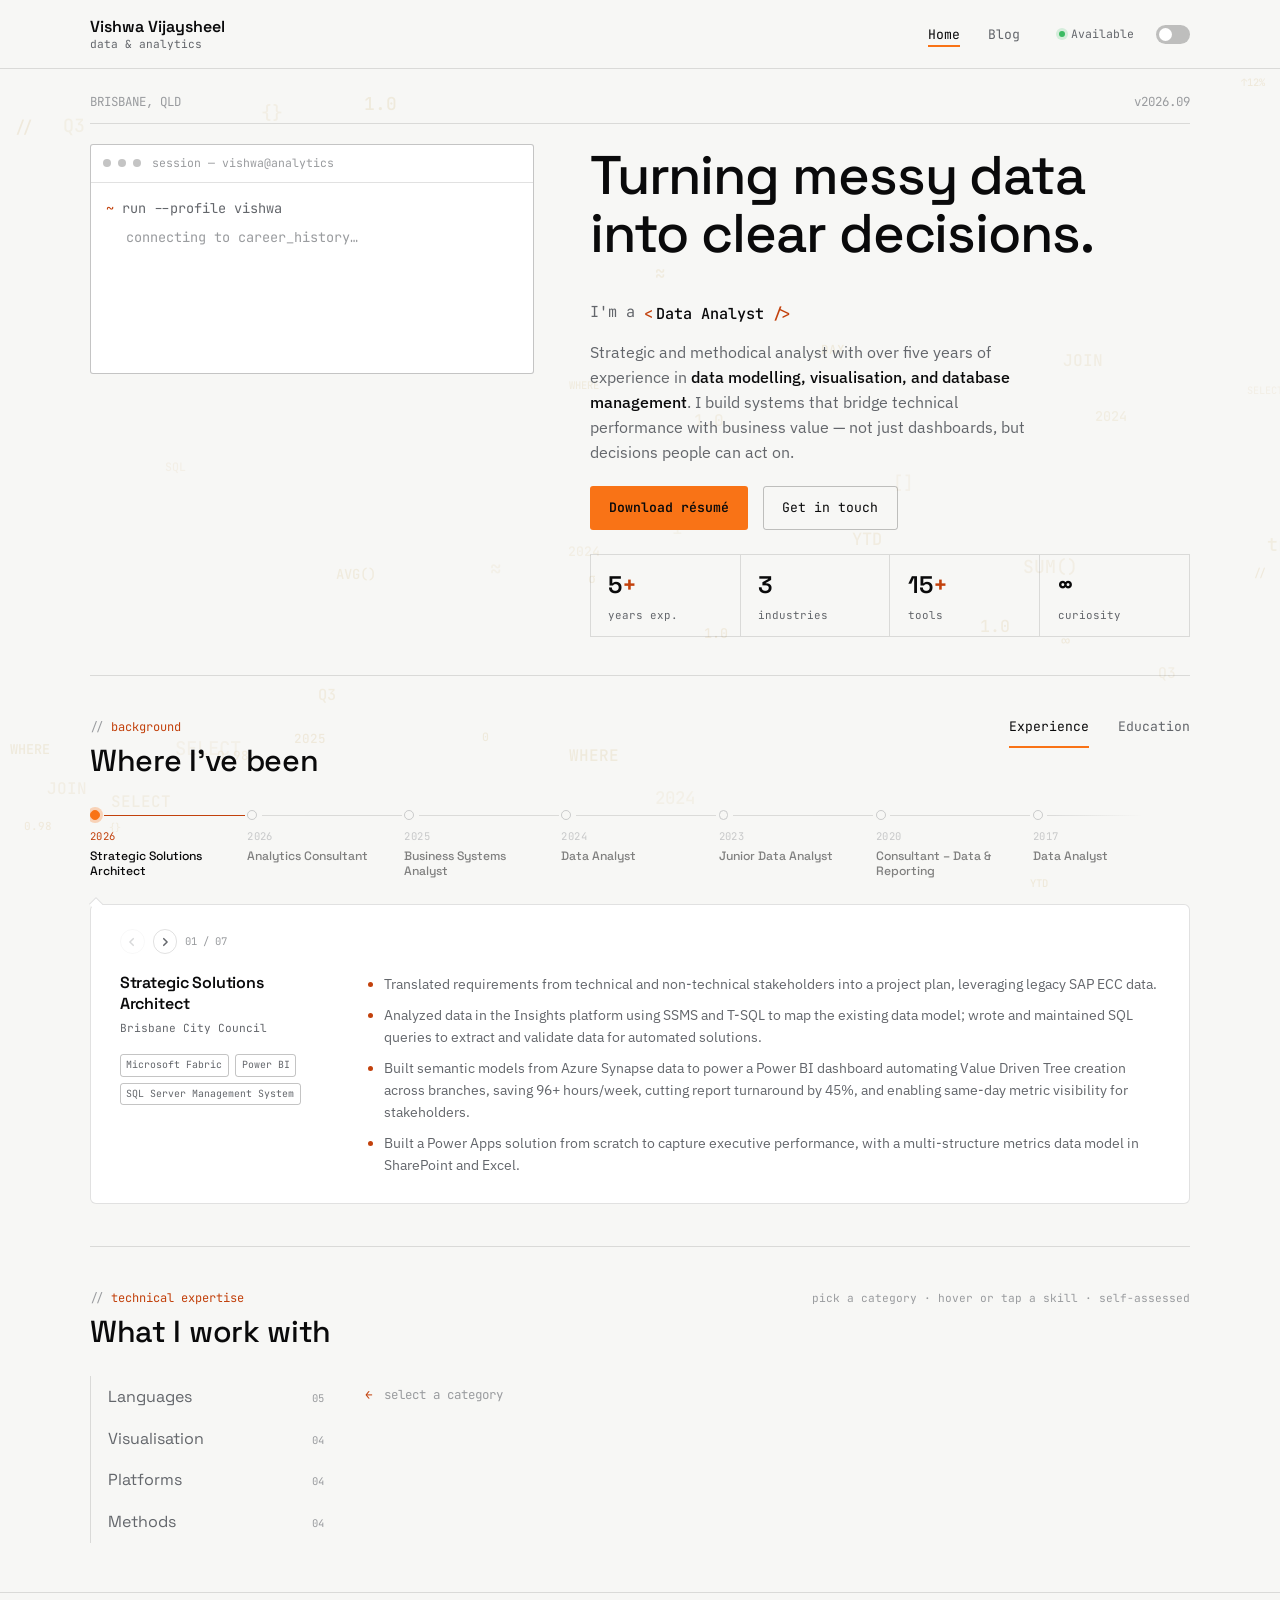
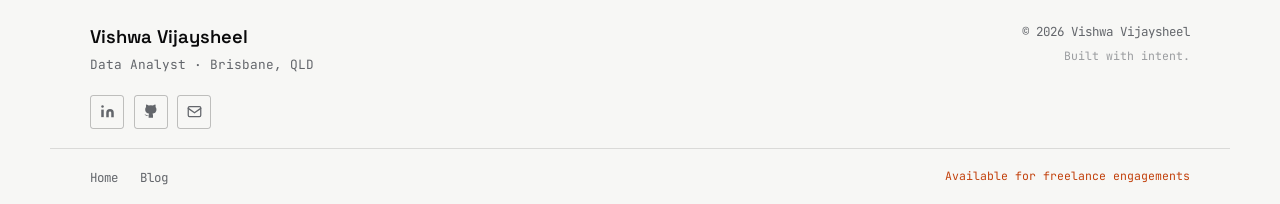
==== commit 57bd8697: "Updated blog title section and added upcoming tag to next article" ====
--- a/index.html
+++ b/index.html
@@ -16,6 +16,7 @@
 
 <header>
   <nav>
+    
     <a class="nav-brand" href="index.html">
       <span class="nav-brand-name">Vishwa Vijaysheel</span>
       <span class="nav-brand-sub">data &amp; analytics</span>
--- a/assets/css/style.css
+++ b/assets/css/style.css
@@ -11,9 +11,9 @@
   --ink-faint:   #9a9c9f;
   --line:        rgba(10, 10, 11, 0.12);
   --line-strong: rgba(10, 10, 11, 0.24);
-  --accent:      #b47f00;      /* amber, darkened for AA contrast on light bg */
-  --accent-bg:   #ffc400;      /* full-brightness amber for chips/fills */
-  --accent-on:   #0a0a0b;      /* text color when sitting on accent-bg */
+  --accent:      #c2410c;      /* orange for text/links on light bg (AA contrast) */
+  --accent-bg:   #f97316;      /* bright orange for chips, fills, underlines */
+  --accent-on:   #0a0a0b;      /* text on orange fills */
   --mono: 'JetBrains Mono', ui-monospace, SFMono-Regular, Menlo, Consolas, monospace;
   --sans: 'IBM Plex Sans', -apple-system, BlinkMacSystemFont, "Segoe UI", sans-serif;
   --display: 'Space Grotesk', var(--sans);
@@ -33,6 +33,109 @@
   --accent:      #ffc400;
   --accent-bg:   #ffc400;
   --accent-on:   #0a0a0b;
+}
+
+.post-tag-upcoming {
+  --upcoming: #ea580c; /* orange, light mode */
+  display: inline-flex;
+  align-items: center;
+  gap: 6px;
+  font-weight: 600;
+  color: var(--upcoming);
+  border: 1px solid var(--upcoming);
+  background: transparent;
+}
+
+/* Dark mode: yellow */
+html.dark .post-tag-upcoming,
+body.dark .post-tag-upcoming,
+html.dark-pre .post-tag-upcoming,
+[data-theme="dark"] .post-tag-upcoming {
+  --upcoming: #facc15;
+}
+
+.post-tag-upcoming::before {
+  content: "";
+  width: 6px;
+  height: 6px;
+  border-radius: 50%;
+  background: var(--upcoming);
+  animation: upcomingPulse 1.8s ease-in-out infinite;
+}
+
+@keyframes upcomingPulse {
+  0%, 100% { opacity: 1; }
+  50% { opacity: .3; }
+}
+
+@media (prefers-reduced-motion: reduce) {
+  .post-tag-upcoming::before { animation: none; }
+}
+
+
+/* ── Blog header ──────────────────────────────────────────────────── */
+.blog-head {
+  display: grid;
+  grid-template-columns: minmax(0, 1.5fr) minmax(0, 1fr);
+  gap: clamp(1.5em, 5vw, 3.5em);
+  align-items: end;
+  padding: 3.4em 0 2.4em;
+  margin-bottom: 2.6em;
+  border-bottom: 1px solid var(--line);
+}
+
+.blog-head-title {
+  font-size: clamp(2.2rem, 5.2vw, 3.8rem);
+  line-height: 1.04;
+  letter-spacing: -0.025em;
+  max-width: 14ch;
+  margin-bottom: 0.5em;
+}
+
+.blog-head-title .cursor {
+  width: 0.08em;
+  height: 0.8em;
+  margin-left: 0.14em;
+  vertical-align: baseline;
+}
+
+.blog-head .page-subtitle { max-width: 48ch; }
+
+/* Stats grid, same construction as .hero-stats */
+.blog-head-stats {
+  display: grid;
+  grid-template-columns: repeat(3, 1fr);
+  margin: 0;
+  border-top: 1px solid var(--line);
+  border-left: 1px solid var(--line);
+}
+
+.blog-head-stat {
+  border-right: 1px solid var(--line);
+  border-bottom: 1px solid var(--line);
+  padding: 0.8em 1em 0.9em;
+}
+
+.blog-head-stat dt {
+  font-family: var(--mono);
+  font-size: 0.68rem;
+  color: var(--ink-dim);
+  margin-bottom: 0.4em;
+}
+
+.blog-head-stat dd {
+  margin: 0;
+  font-family: var(--display);
+  font-size: 1.5rem;
+  font-weight: 600;
+  line-height: 1.1;
+}
+
+.blog-head-stat dd.is-upcoming { color: var(--accent); }
+
+@media (max-width: 800px) {
+  .blog-head { grid-template-columns: 1fr; align-items: start; padding-top: 2.4em; }
+  .blog-head-title { max-width: none; }
 }
 
 /* ── Reset ─────────────────────────────────────────────────────────── */
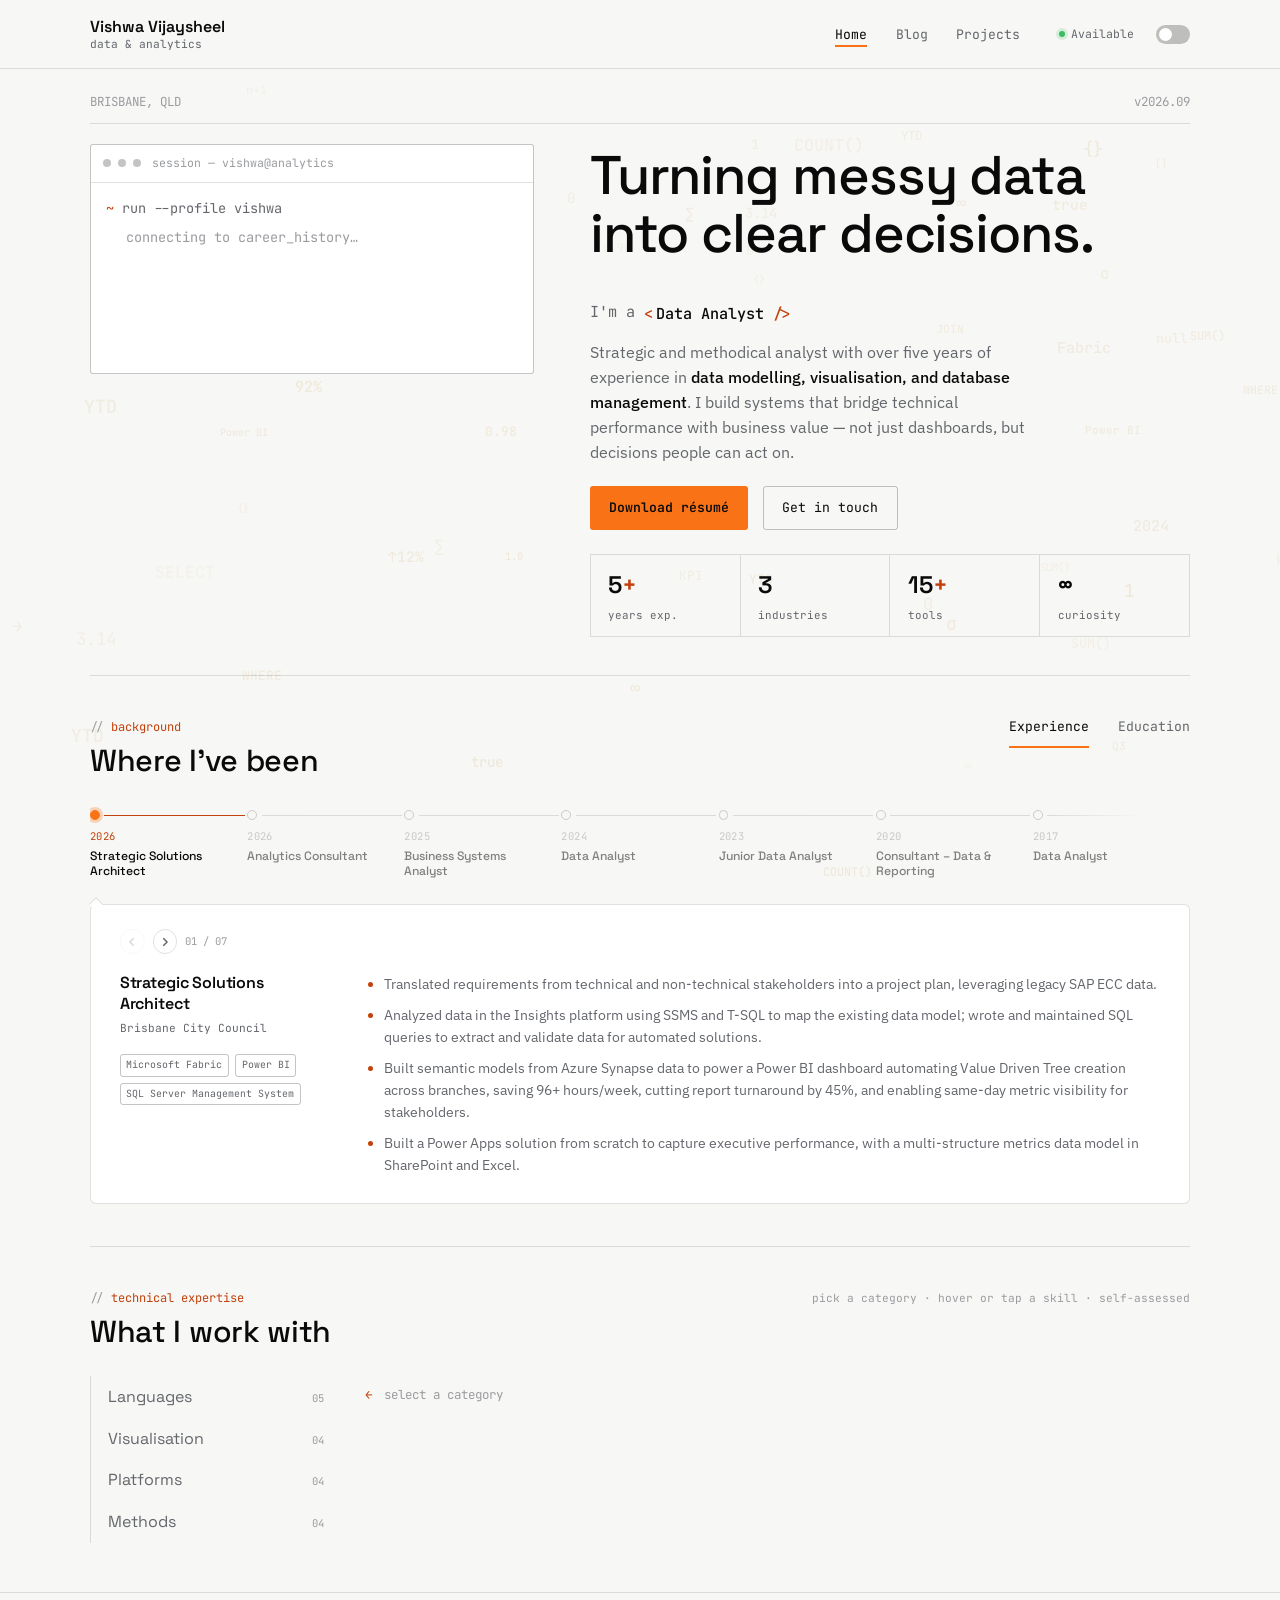
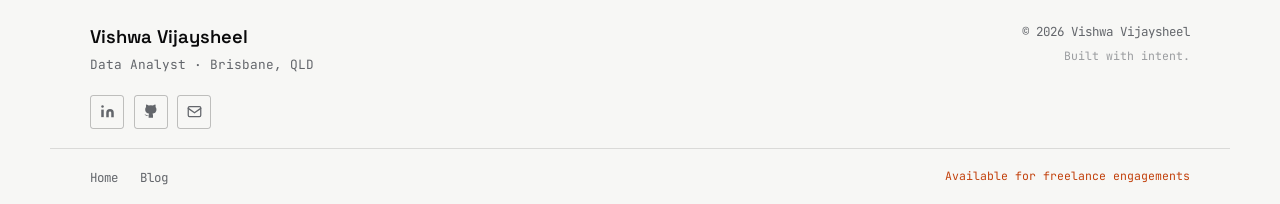
==== commit f11c896a: "Added projects section" ====
--- a/index.html
+++ b/index.html
@@ -29,6 +29,7 @@
         <li><a href="index.html" class="active">Home</a></li>
         <!--<li><a href="dashboards.html">Projects</a></li>-->
         <li><a href="blog.html">Blog</a></li>
+        <li><a href="parking-guide.html">Projects</a></li>
       </ul>
       <div class="nav-right">
         <div class="nav-status"><span class="nav-status-dot"></span>Available</div>
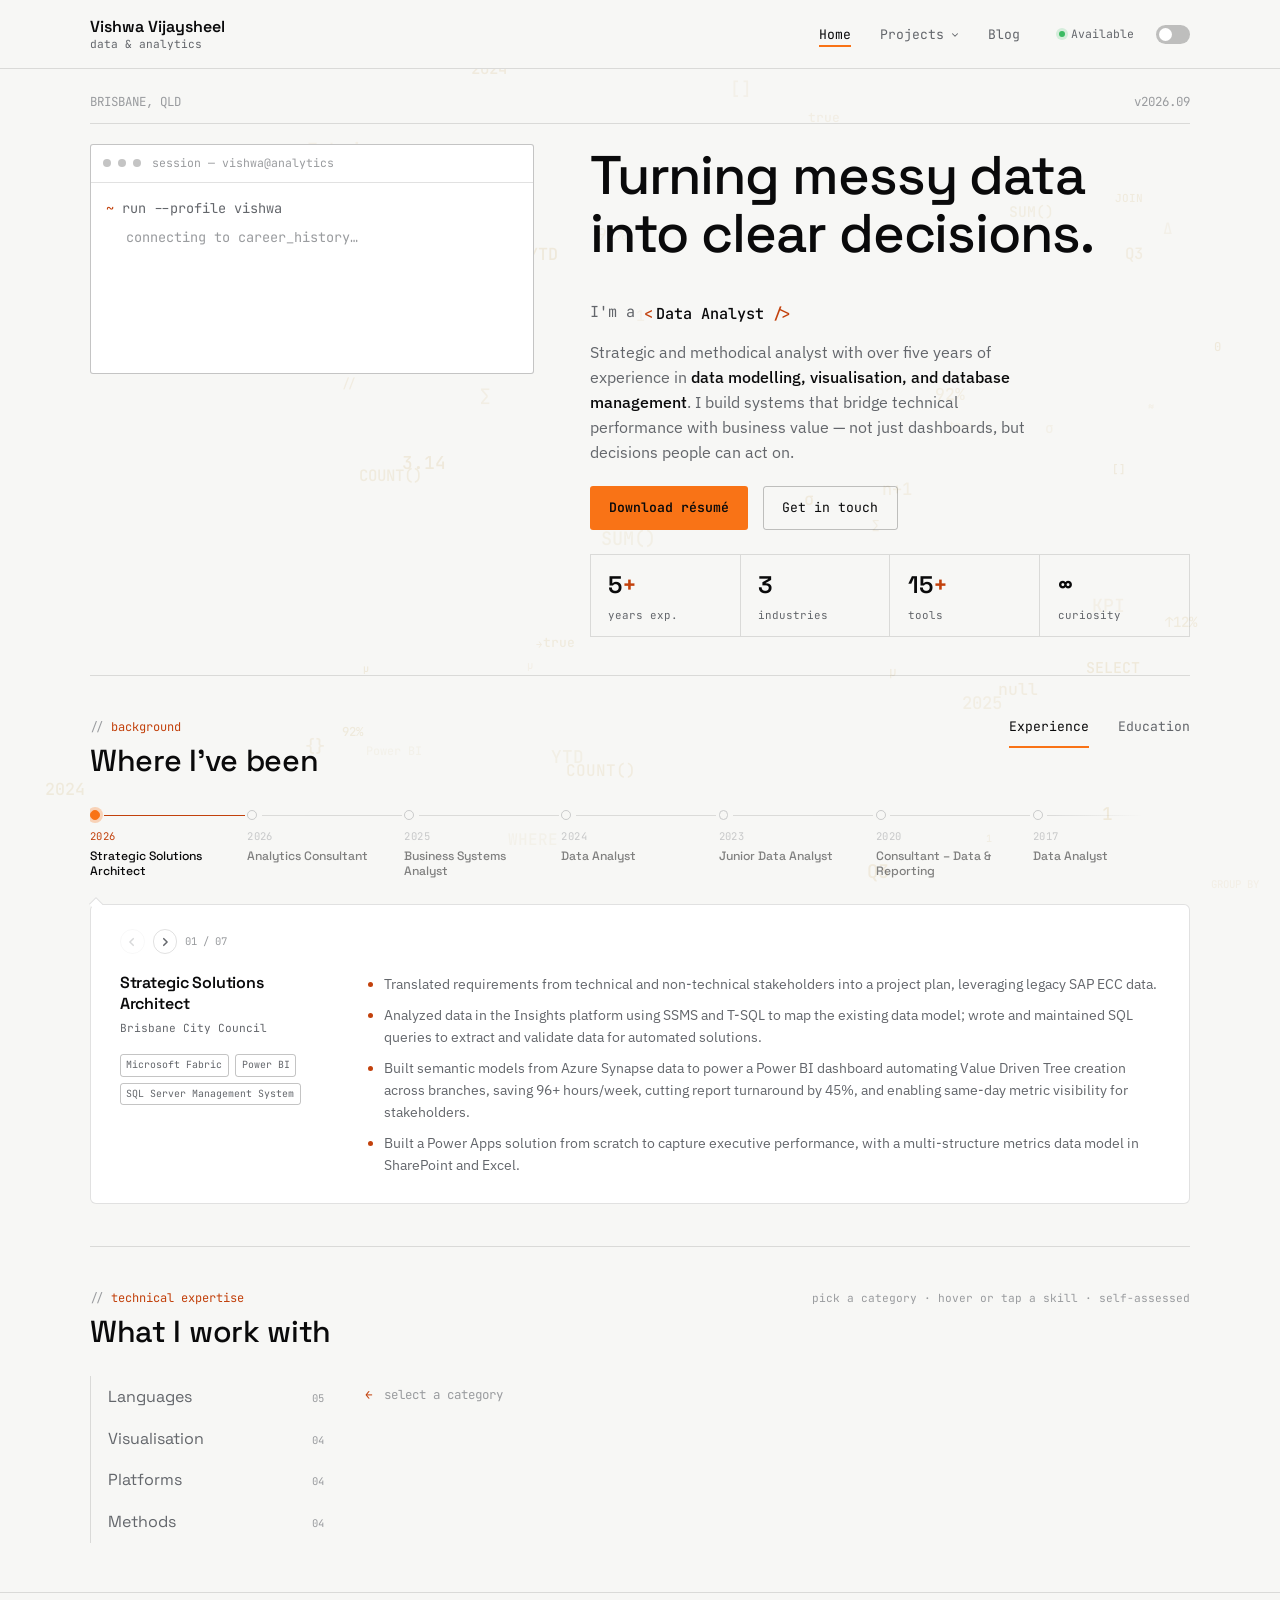
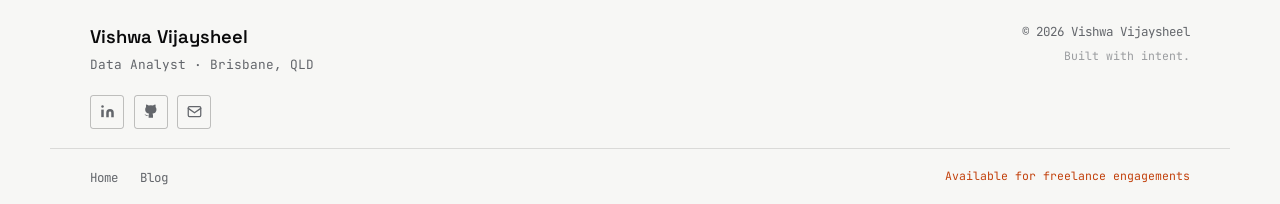
==== commit 6ae18625: "Update projects section and fix minor bugs" ====
--- a/index.html
+++ b/index.html
@@ -26,11 +26,22 @@
     </button>
     <div class="nav-menu">
       <ul>
-        <li><a href="index.html" class="active">Home</a></li>
-        <!--<li><a href="dashboards.html">Projects</a></li>-->
-        <li><a href="blog.html">Blog</a></li>
-        <li><a href="parking-guide.html">Projects</a></li>
-      </ul>
+  <li><a href="index.html" class="active">Home</a></li>
+  <li class="has-dropdown">
+  <button class="nav-dd-toggle" type="button" aria-haspopup="true" aria-expanded="false">
+    Projects
+    <svg width="10" height="10" viewBox="0 0 24 24" fill="none" stroke="currentColor" stroke-width="2.5" stroke-linecap="round" stroke-linejoin="round" aria-hidden="true"><path d="m6 9 6 6 6-6"/></svg>
+  </button>
+  <div class="nav-dd">
+    <p class="nav-dd-label">Open data projects</p>
+    <a href="parking-guide.html">
+      Brisbane parking meter guide
+      <span>Map, rules and cost estimates</span>
+    </a>
+  </div>
+</li>
+  <li><a href="blog.html">Blog</a></li>
+</ul>
       <div class="nav-right">
         <div class="nav-status"><span class="nav-status-dot"></span>Available</div>
         <label class="switch">
--- a/assets/css/style.css
+++ b/assets/css/style.css
@@ -71,6 +71,76 @@
 @media (prefers-reduced-motion: reduce) {
   .post-tag-upcoming::before { animation: none; }
 }
+
+/* ── Nav dropdown ──────────────────────────────────────────────────── */
+.has-dropdown { position: relative; }
+
+.nav-dd-toggle {
+  display: inline-flex; align-items: center; gap: 0.45em;
+  background: none; border: 0; cursor: pointer; padding: 0 0 0.3em;
+  font-family: var(--mono); font-size: 0.82rem; color: var(--ink-dim);
+  position: relative; transition: color 0.15s ease;
+}
+.nav-dd-toggle::after {
+  content: ''; position: absolute; left: 0; right: 0; bottom: 0;
+  height: 2px; background: var(--accent-bg);
+  transform: scaleX(0); transform-origin: left; transition: transform 0.2s ease;
+}
+.nav-dd-toggle:hover,
+.nav-dd-toggle.active { color: var(--ink); }
+.nav-dd-toggle:hover::after,
+.nav-dd-toggle.active::after { transform: scaleX(1); }
+
+.nav-dd {
+  position: absolute; top: 100%; left: -1em; min-width: 17rem;
+  margin-top: 0.9em; padding: 0.9em 0.5em 0.5em;
+  background: var(--bg); border: 1px solid var(--line-strong); border-radius: var(--radius);
+  opacity: 0; visibility: hidden; transform: translateY(-4px);
+  transition: opacity 0.15s ease, transform 0.15s ease, visibility 0.15s;
+}
+/* invisible bridge so the menu doesn't close when the pointer crosses the gap */
+.nav-dd::before { content: ''; position: absolute; left: 0; right: 0; top: -1em; height: 1em; }
+
+@media (hover: hover) {
+  .has-dropdown:hover .nav-dd { opacity: 1; visibility: visible; transform: none; }
+}
+.has-dropdown.open .nav-dd,
+.has-dropdown:has(.nav-dd-toggle:focus-visible) .nav-dd {
+  opacity: 1; visibility: visible; transform: none;
+}
+
+.nav-dd-label {
+  font-family: var(--mono); font-size: 0.68rem; color: var(--accent);
+  padding: 0 0.7em 0.5em; margin-bottom: 0.2em; border-bottom: 1px solid var(--line);
+}
+.nav-menu .nav-dd a {
+  display: block; padding: 0.6em 0.7em; border-radius: var(--radius);
+  font-family: var(--display); font-size: 0.92rem; font-weight: 500; color: var(--ink);
+}
+.nav-menu .nav-dd a span { display: block; font-family: var(--mono); font-size: 0.66rem; font-weight: 400; color: var(--ink-faint); margin-top: 0.15em; }
+.nav-menu .nav-dd a::after { display: none; }
+.nav-menu .nav-dd a:hover { background: var(--bg-raise); color: var(--accent); }
+
+@media (max-width: 780px) {
+  .nav-dd {
+    position: absolute; top: 100%; left: 0; right: 0; min-width: 0;
+    margin: 0.4em 0 0; padding: 0.6em 0.4em 0.4em 0.9em;
+    background: var(--bg-raise); border: 1px solid var(--line-strong); border-radius: var(--radius);
+    display: none; z-index: 5;
+  }
+  .has-dropdown.open .nav-dd { display: block; opacity: 1; visibility: visible; transform: none; }
+  .nav-dd::before { display: none; }
+  .nav-dd-label { border-bottom: 0; padding-left: 0.7em; }
+}
+
+
+.nav-dd-toggle:hover,
+.nav-dd-toggle.active { color: var(--ink); }
+
+.nav-dd-toggle:hover::after,
+.nav-dd-toggle.active::after { transform: scaleX(1); }
+
+.nav-menu .nav-dd a.current { color: var(--accent); }
 
 
 /* ── Blog header ──────────────────────────────────────────────────── */
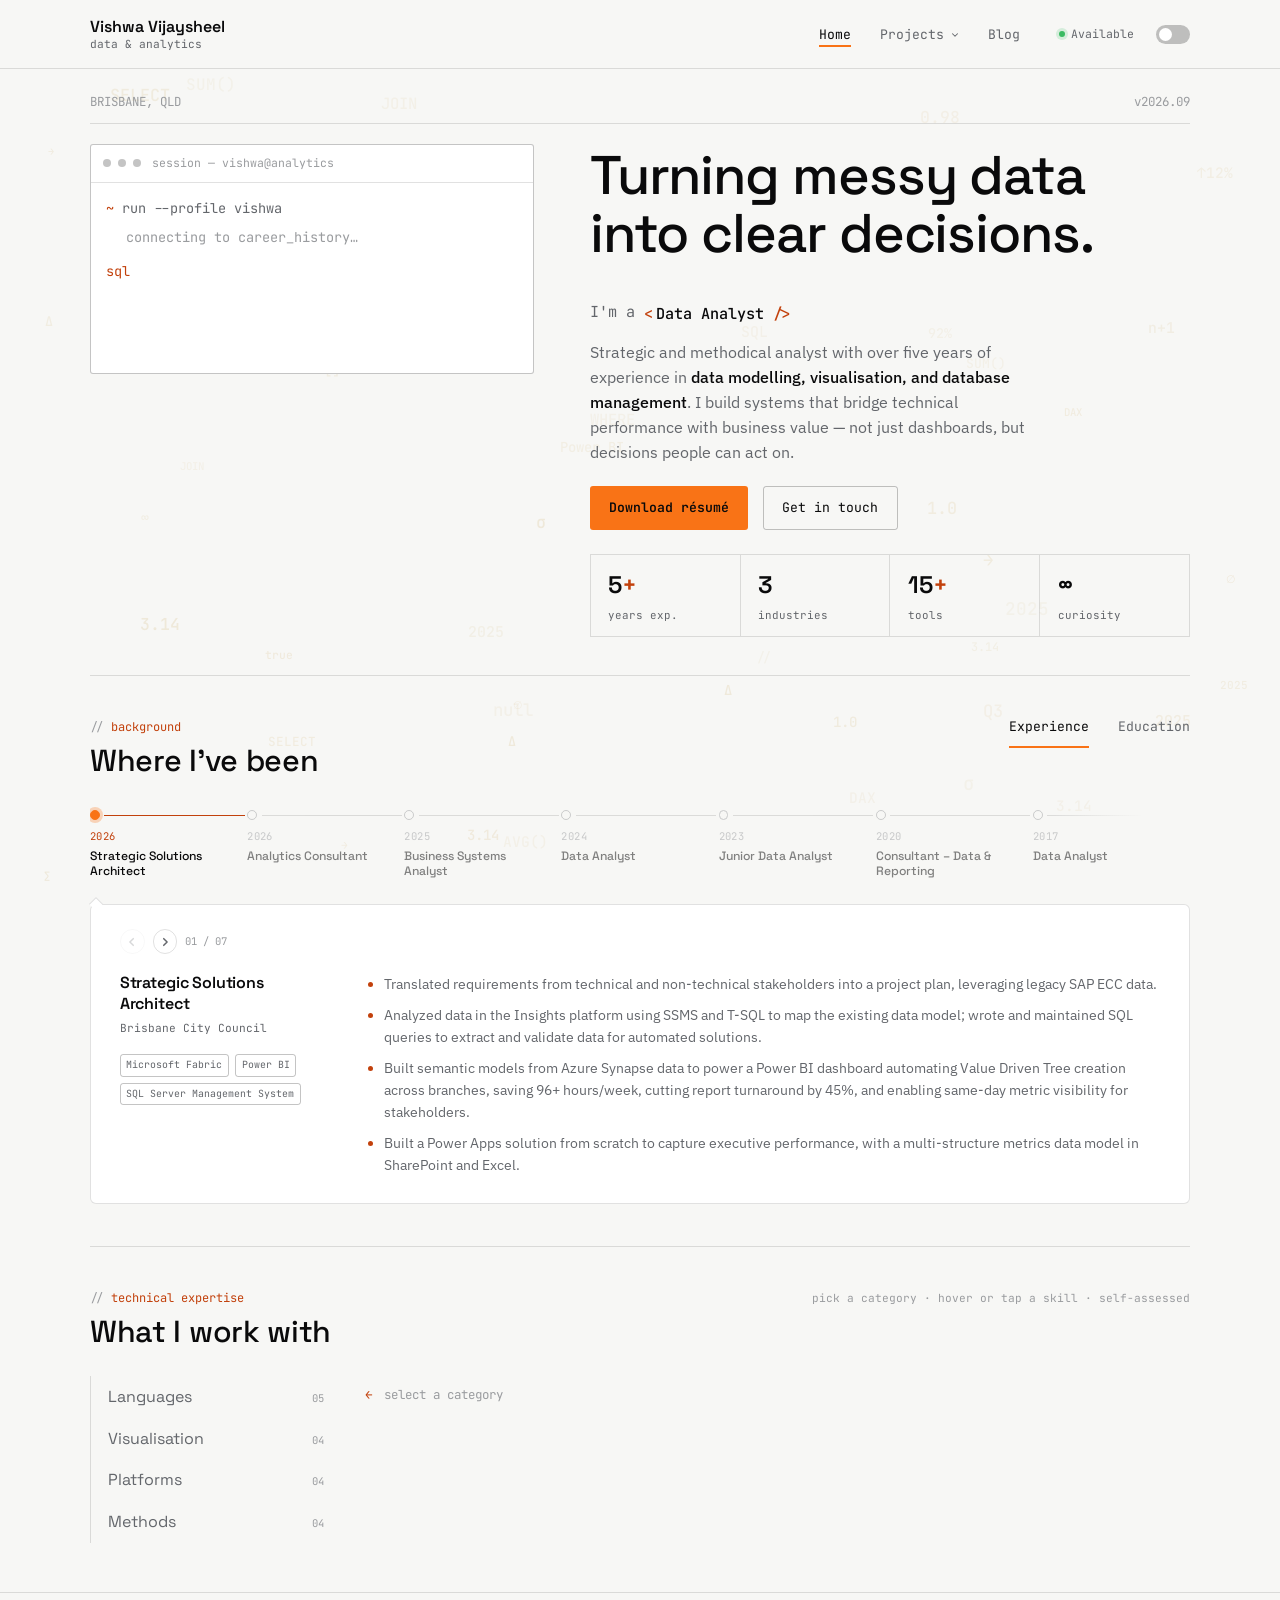
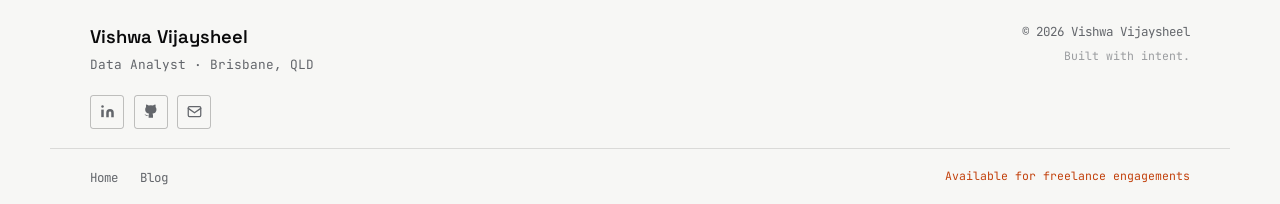
==== commit 47c78932: "Added another manuhole project" ====
--- a/index.html
+++ b/index.html
@@ -25,21 +25,25 @@
       <span></span><span></span><span></span>
     </button>
     <div class="nav-menu">
-      <ul>
+     <ul>
   <li><a href="index.html" class="active">Home</a></li>
   <li class="has-dropdown">
-  <button class="nav-dd-toggle" type="button" aria-haspopup="true" aria-expanded="false">
-    Projects
-    <svg width="10" height="10" viewBox="0 0 24 24" fill="none" stroke="currentColor" stroke-width="2.5" stroke-linecap="round" stroke-linejoin="round" aria-hidden="true"><path d="m6 9 6 6 6-6"/></svg>
-  </button>
-  <div class="nav-dd">
-    <p class="nav-dd-label">Open data projects</p>
-    <a href="parking-guide.html">
-      Brisbane parking meter guide
-      <span>Map, rules and cost estimates</span>
-    </a>
-  </div>
-</li>
+    <button class="nav-dd-toggle" type="button" aria-haspopup="true" aria-expanded="false">
+      Projects
+      <svg width="10" height="10" viewBox="0 0 24 24" fill="none" stroke="currentColor" stroke-width="2.5" stroke-linecap="round" stroke-linejoin="round" aria-hidden="true"><path d="m6 9 6 6 6-6"/></svg>
+    </button>
+    <div class="nav-dd">
+      <p class="nav-dd-label">Open data projects</p>
+      <a href="parking-guide.html">
+        Brisbane parking meter guide
+        <span>Map, rules and cost estimates</span>
+      </a>
+      <a href="stormwater-guide.html">
+        Stormwater manhole explorer
+        <span>Map and data completeness</span>
+      </a>
+    </div>
+  </li>
   <li><a href="blog.html">Blog</a></li>
 </ul>
       <div class="nav-right">
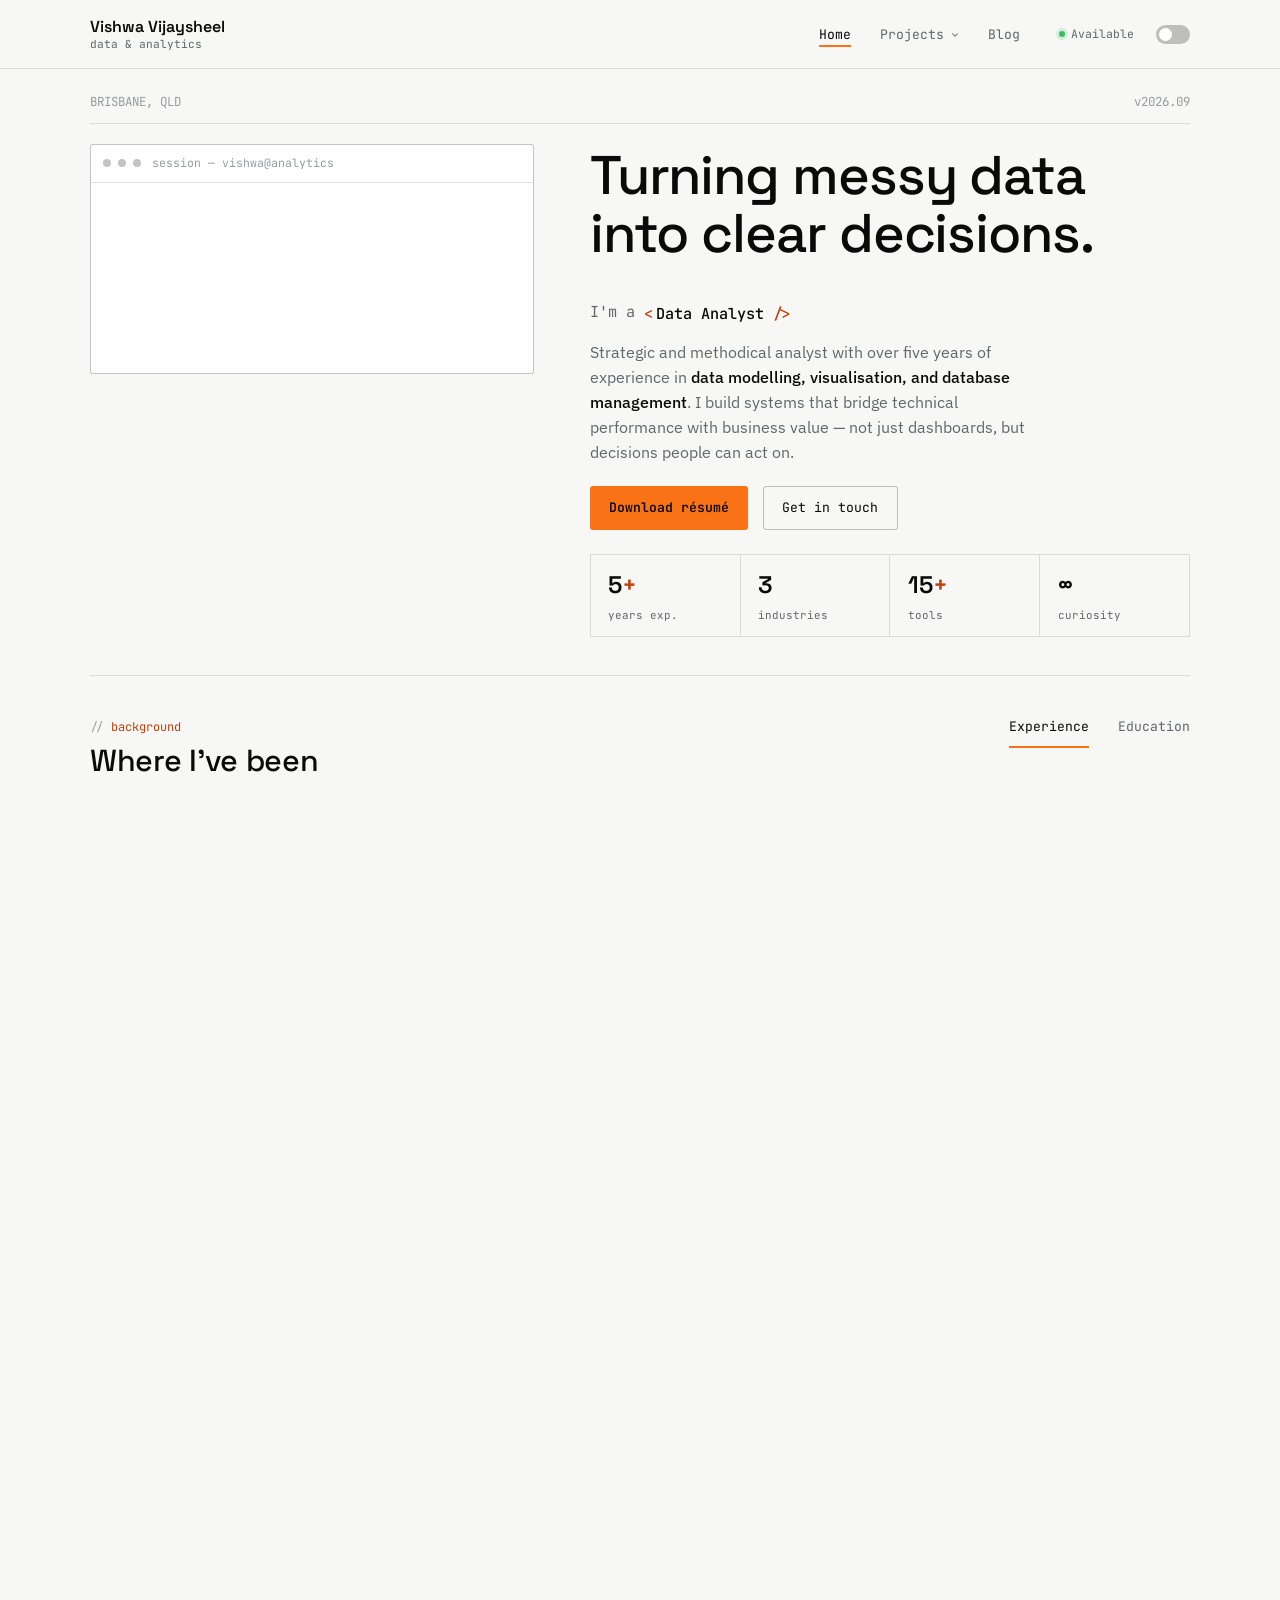
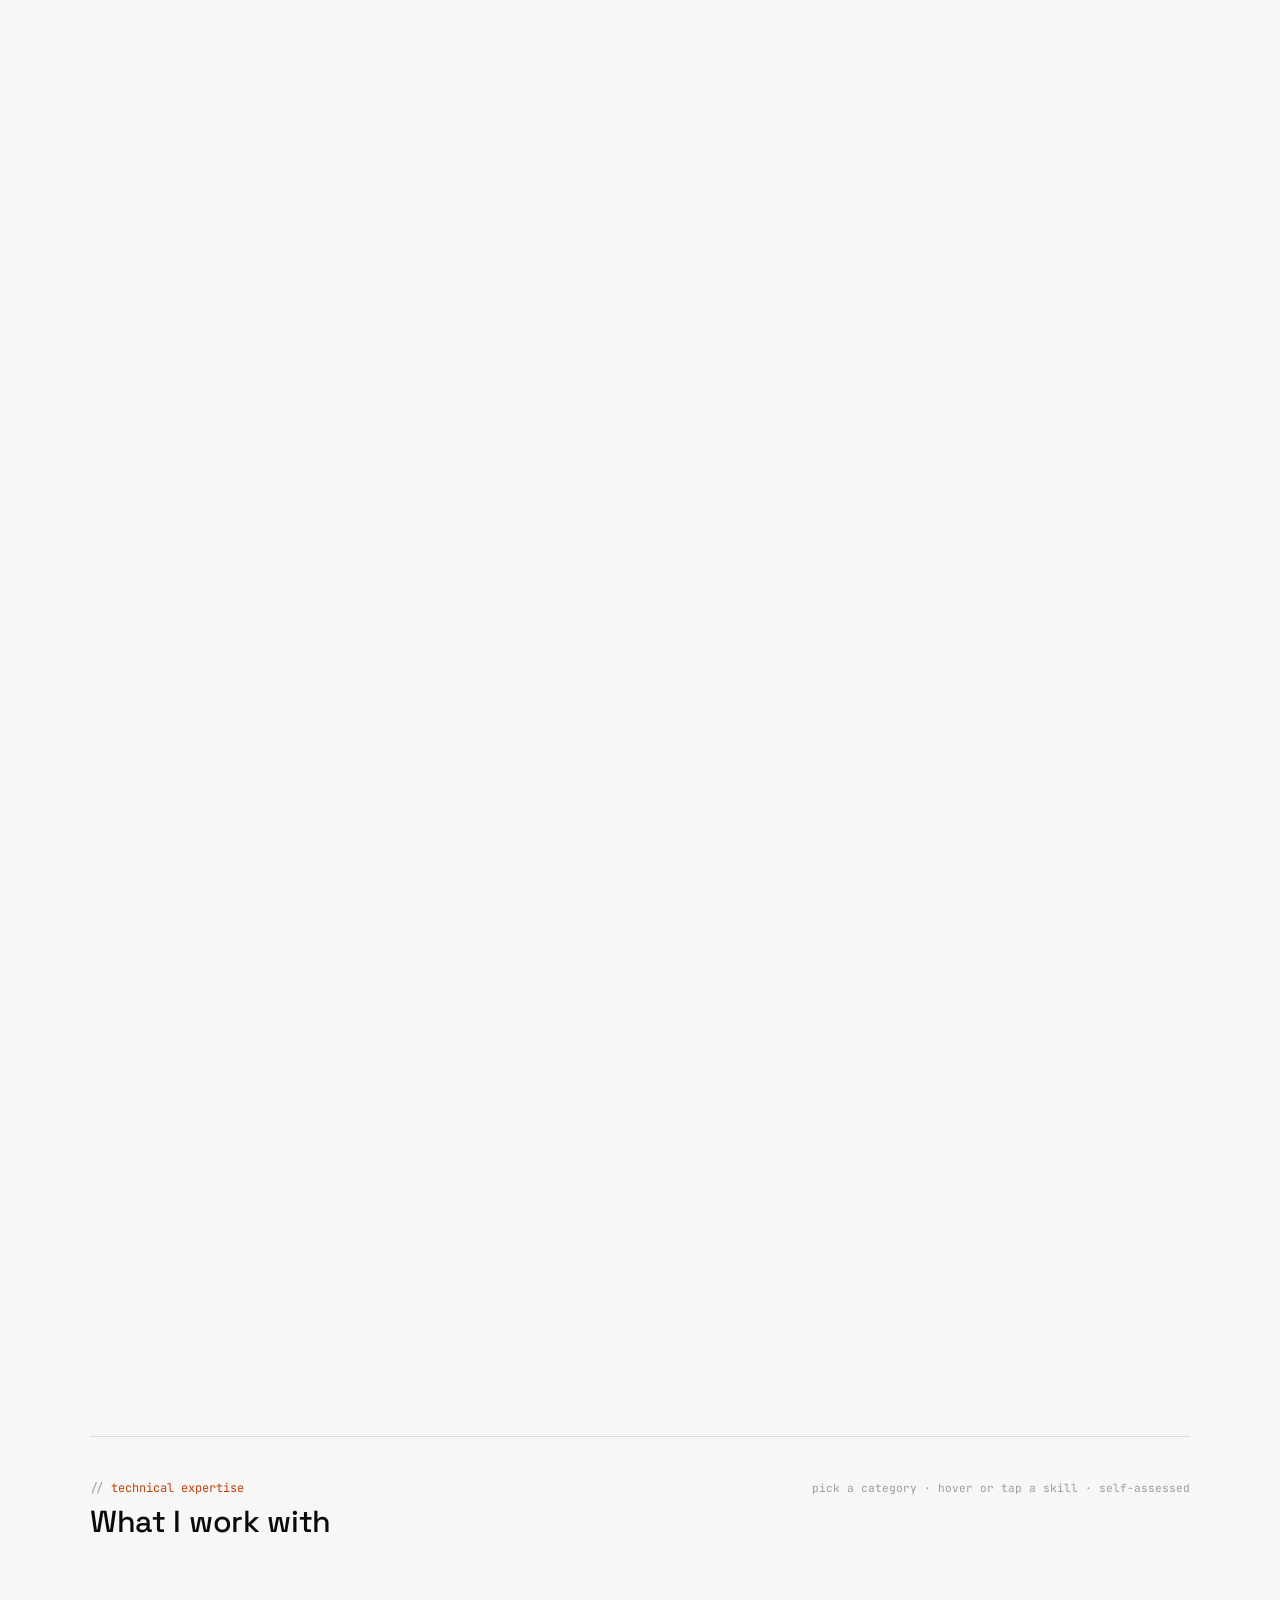
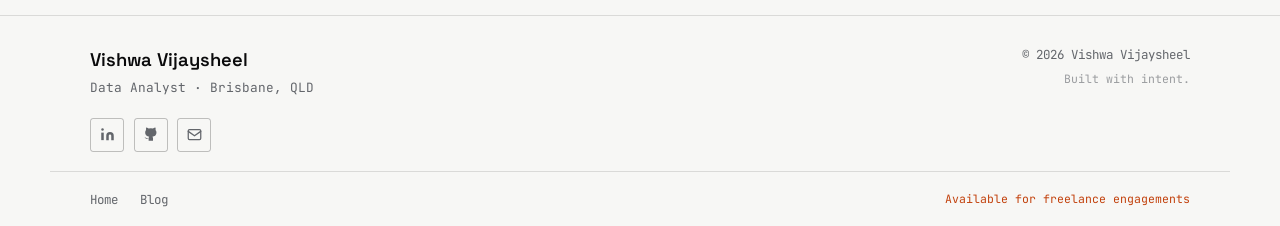
==== commit 85100aa1: "Improved the project section and added ML section to projects" ====
--- a/index.html
+++ b/index.html
@@ -32,17 +32,27 @@
       Projects
       <svg width="10" height="10" viewBox="0 0 24 24" fill="none" stroke="currentColor" stroke-width="2.5" stroke-linecap="round" stroke-linejoin="round" aria-hidden="true"><path d="m6 9 6 6 6-6"/></svg>
     </button>
-    <div class="nav-dd">
-      <p class="nav-dd-label">Open data projects</p>
-      <a href="parking-guide.html">
-        Brisbane parking meter guide
-        <span>Map, rules and cost estimates</span>
-      </a>
-      <a href="stormwater-guide.html">
-        Stormwater manhole explorer
-        <span>Map and data completeness</span>
-      </a>
-    </div>
+   <div class="nav-dd">
+  <details class="nav-dd-group">
+    <summary class="nav-dd-label">Open data</summary>
+    <a href="parking-guide.html">
+      Brisbane parking meter guide
+      <span>Map, rules and cost estimates</span>
+    </a>
+    <a href="stormwater-guide.html">
+      Stormwater manhole explorer
+      <span>Map and data completeness</span>
+    </a>
+  </details>
+
+  <details class="nav-dd-group" open>
+    <summary class="nav-dd-label">Pattern Lab</summary>
+    <p class="nav-dd-soon">
+      Machine learning experiments
+      <span>Coming soon</span>
+    </p>
+  </details>
+</div>
   </li>
   <li><a href="blog.html">Blog</a></li>
 </ul>
--- a/assets/css/style.css
+++ b/assets/css/style.css
@@ -141,6 +141,53 @@
 .nav-dd-toggle.active::after { transform: scaleX(1); }
 
 .nav-menu .nav-dd a.current { color: var(--accent); }
+
+
+.nav-dd-group > summary {
+  list-style: none;
+  cursor: pointer;
+  display: flex;
+  justify-content: space-between;
+  align-items: center;
+  user-select: none;
+}
+.nav-dd-group > summary::-webkit-details-marker { display: none; }
+.nav-dd-group > summary::after {
+  content: '+';
+  font-size: 0.9rem;
+  color: var(--ink-faint);
+}
+.nav-dd-group[open] > summary::after { content: '\2212'; }
+.nav-dd-group > summary:hover { color: var(--ink); }
+.nav-dd-group > summary:focus-visible { outline: 2px solid var(--accent-bg); outline-offset: 2px; border-radius: var(--radius); }
+
+/* no divider under the label while the group is closed */
+.nav-dd-group:not([open]) > summary { border-bottom: 0; margin-bottom: 0; padding-bottom: 0.2em; }
+
+
+
+.nav-dd-group + .nav-dd-group {
+  margin-top: 0.7em;
+  padding-top: 0.7em;
+  border-top: 1px solid var(--line);
+}
+
+.nav-dd-soon {
+  padding: 0.6em 0.7em;
+  font-family: var(--display);
+  font-size: 0.92rem;
+  font-weight: 500;
+  color: var(--ink-dim);
+}
+.nav-dd-soon span {
+  display: block;
+  margin-top: 0.15em;
+  font-family: var(--mono);
+  font-size: 0.66rem;
+  font-weight: 400;
+  color: var(--accent);
+}
+
 
 
 /* ── Blog header ──────────────────────────────────────────────────── */
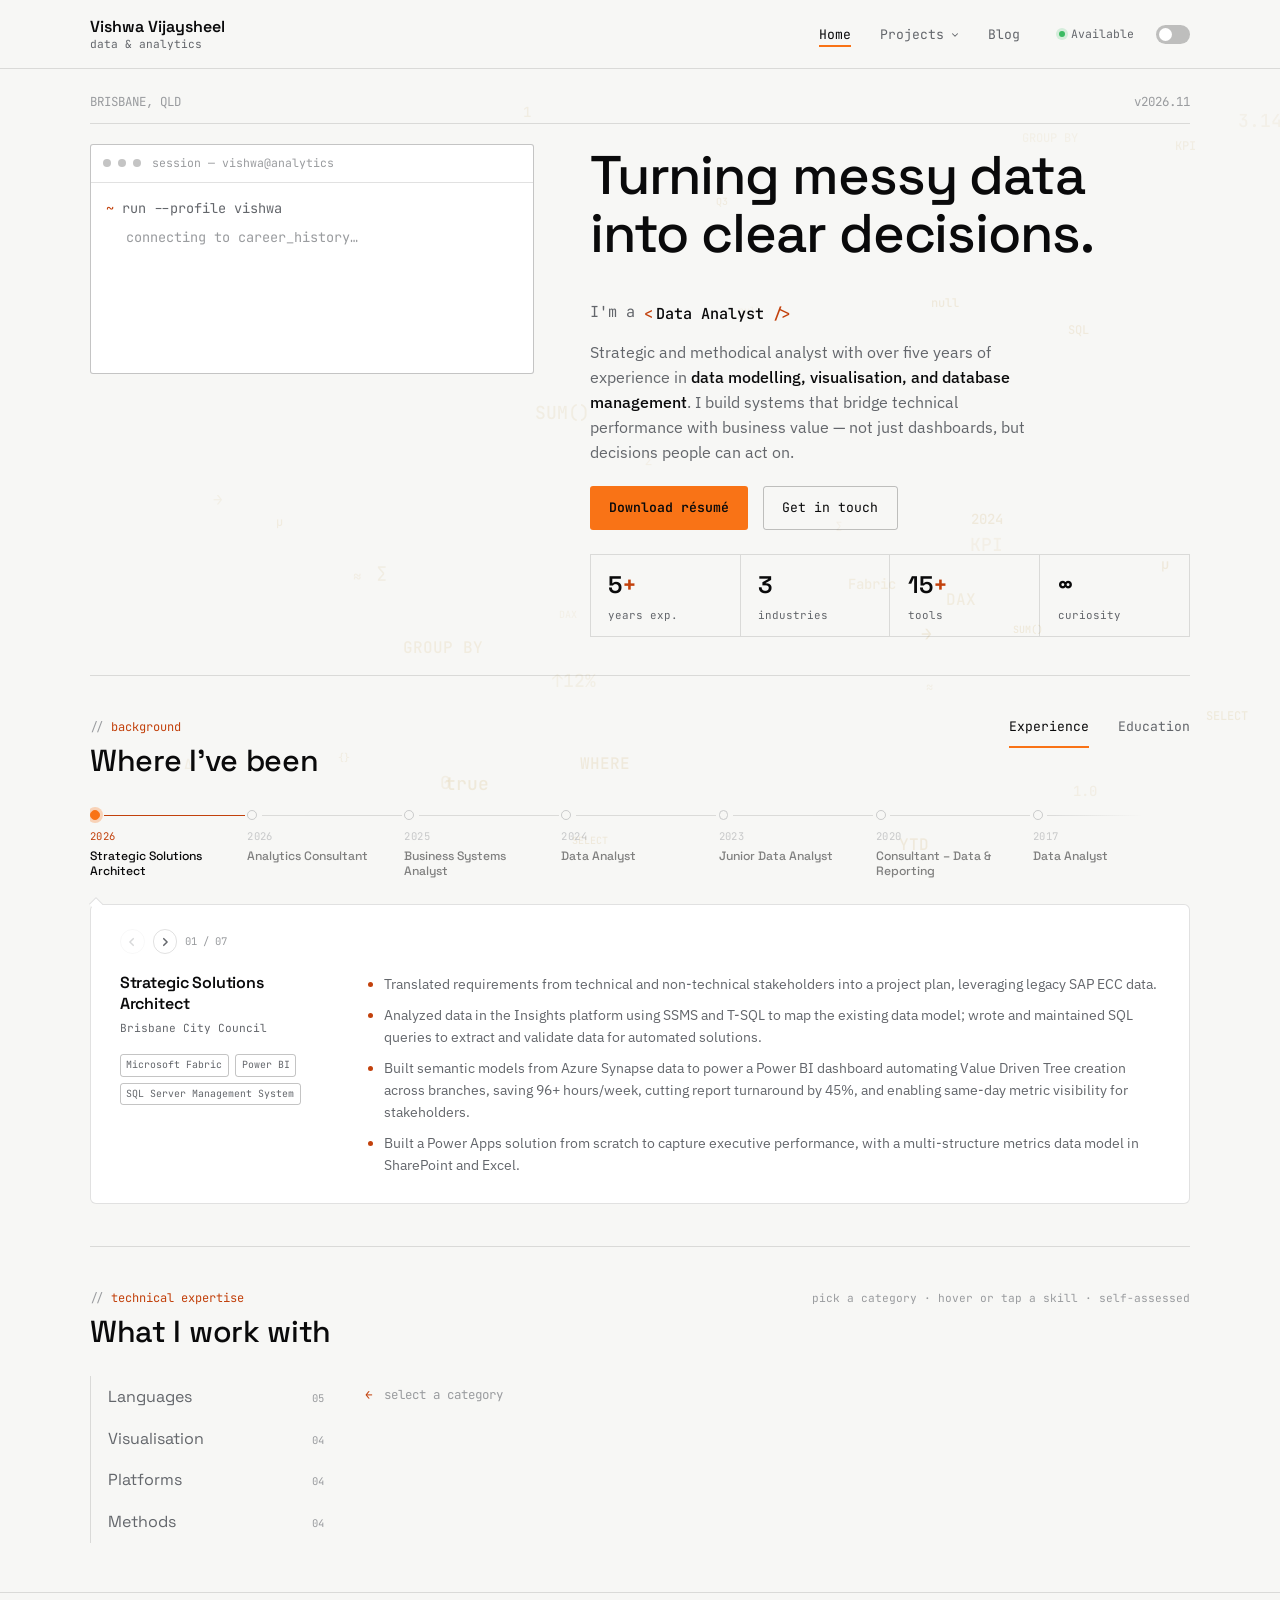
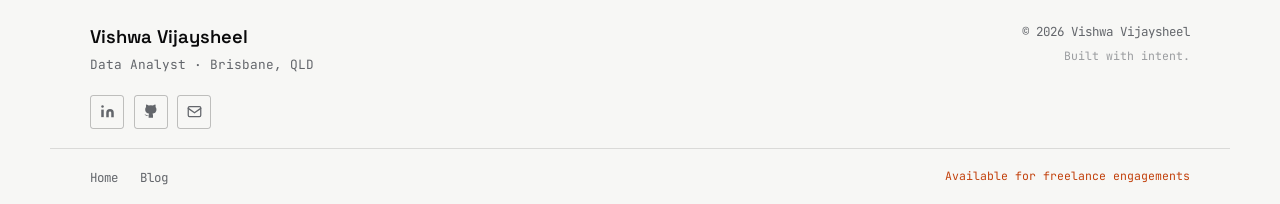
==== commit 17587cb0: "Updated CSS and JS files for smoothness" ====
--- a/index.html
+++ b/index.html
@@ -45,7 +45,7 @@
     </a>
   </details>
 
-  <details class="nav-dd-group" open>
+  <details class="nav-dd-group">
     <summary class="nav-dd-label">Pattern Lab</summary>
     <p class="nav-dd-soon">
       Machine learning experiments
@@ -72,7 +72,7 @@
   <section class="hero">
     <div class="hero-top">
       <span>BRISBANE, QLD</span>
-      <span class="mono">v2026.09</span>
+      <span class="mono">v2026.11</span>
     </div>
 
     <div class="hero-grid">
--- a/assets/css/style.css
+++ b/assets/css/style.css
@@ -22,7 +22,10 @@
   --maxw: 1180px;
 }
 
-body.dark {
+/* html.dark-pre is set by a tiny inline script in <head>, so dark colours
+   apply from the very first paint (no light → dark flash between pages). */
+body.dark,
+html.dark-pre body {
   --bg:          #0a0a0b;
   --bg-raise:    #131315;
   --ink:         #f4f4f1;
@@ -35,6 +38,14 @@
   --accent-on:   #0a0a0b;
 }
 
+/* Smooth cross-page navigation (Chrome/Edge/Safari; others navigate normally) */
+@media (prefers-reduced-motion: no-preference) {
+  @view-transition { navigation: auto; }
+  header { view-transition-name: site-header; }   /* header stays put, no flicker */
+  ::view-transition-old(root),
+  ::view-transition-new(root) { animation-duration: 0.2s; }
+}
+
 .post-tag-upcoming {
   --upcoming: #ea580c; /* orange, light mode */
   display: inline-flex;
@@ -73,6 +84,7 @@
 }
 
 /* ── Nav dropdown ──────────────────────────────────────────────────── */
+
 .has-dropdown { position: relative; }
 
 .nav-dd-toggle {
@@ -98,7 +110,7 @@
   opacity: 0; visibility: hidden; transform: translateY(-4px);
   transition: opacity 0.15s ease, transform 0.15s ease, visibility 0.15s;
 }
-/* invisible bridge so the menu doesn't close when the pointer crosses the gap */
+
 .nav-dd::before { content: ''; position: absolute; left: 0; right: 0; top: -1em; height: 1em; }
 
 @media (hover: hover) {
@@ -120,28 +132,7 @@
 .nav-menu .nav-dd a span { display: block; font-family: var(--mono); font-size: 0.66rem; font-weight: 400; color: var(--ink-faint); margin-top: 0.15em; }
 .nav-menu .nav-dd a::after { display: none; }
 .nav-menu .nav-dd a:hover { background: var(--bg-raise); color: var(--accent); }
-
-@media (max-width: 780px) {
-  .nav-dd {
-    position: absolute; top: 100%; left: 0; right: 0; min-width: 0;
-    margin: 0.4em 0 0; padding: 0.6em 0.4em 0.4em 0.9em;
-    background: var(--bg-raise); border: 1px solid var(--line-strong); border-radius: var(--radius);
-    display: none; z-index: 5;
-  }
-  .has-dropdown.open .nav-dd { display: block; opacity: 1; visibility: visible; transform: none; }
-  .nav-dd::before { display: none; }
-  .nav-dd-label { border-bottom: 0; padding-left: 0.7em; }
-}
-
-
-.nav-dd-toggle:hover,
-.nav-dd-toggle.active { color: var(--ink); }
-
-.nav-dd-toggle:hover::after,
-.nav-dd-toggle.active::after { transform: scaleX(1); }
-
 .nav-menu .nav-dd a.current { color: var(--accent); }
-
 
 .nav-dd-group > summary {
   list-style: none;
@@ -164,8 +155,6 @@
 /* no divider under the label while the group is closed */
 .nav-dd-group:not([open]) > summary { border-bottom: 0; margin-bottom: 0; padding-bottom: 0.2em; }
 
-
-
 .nav-dd-group + .nav-dd-group {
   margin-top: 0.7em;
   padding-top: 0.7em;
@@ -187,8 +176,6 @@
   font-weight: 400;
   color: var(--accent);
 }
-
-
 
 /* ── Blog header ──────────────────────────────────────────────────── */
 .blog-head {
@@ -280,6 +267,9 @@
 p { margin: 0; }
 :focus-visible { outline: 2px solid var(--accent-bg); outline-offset: 3px; }
 
+/* No 300ms tap delay, no grey tap flash on phones */
+a, button, summary, label { touch-action: manipulation; -webkit-tap-highlight-color: transparent; }
+
 .wrap {
   max-width: var(--maxw);
   margin: 0 auto;
@@ -355,24 +345,58 @@
 input:checked + .slider::before { transform: translateX(15px); background: var(--ink); }
 
 .nav-toggle { display: none; flex-direction: column; gap: 5px; background: none; border: none; cursor: pointer; padding: 4px; }
-.nav-toggle span { width: 20px; height: 2px; background: var(--ink); transition: 0.2s; }
+.nav-toggle span { width: 20px; height: 2px; background: var(--ink); transition: transform 0.2s ease, opacity 0.2s ease; }
 .nav-toggle.open span:nth-child(1) { transform: translateY(7px) rotate(45deg); }
 .nav-toggle.open span:nth-child(2) { opacity: 0; }
 .nav-toggle.open span:nth-child(3) { transform: translateY(-7px) rotate(-45deg); }
 
+/* Mobile nav. Must stay AFTER the base nav rules above so it can override them. */
 @media (max-width: 780px) {
   .nav-toggle { display: flex; }
+
   .nav-menu {
-    position: fixed; top: 61px; left: 0; right: 0;
-    background: var(--bg); border-bottom: 1px solid var(--line);
+    position: absolute;              /* header is sticky, so this anchors to it */
+    top: 100%; left: 0; right: 0;
+    max-height: calc(100vh - 70px);
+    max-height: calc(100dvh - 70px); /* ignored by browsers without dvh */
+    overflow-y: auto;
+    overscroll-behavior: contain;
+    background: var(--bg);
+    border-bottom: 1px solid var(--line);
     flex-direction: column; align-items: flex-start; gap: 1.6em;
     padding: 1.6em var(--gutter) 2em;
-    transform: translateY(-8px); opacity: 0; pointer-events: none;
-    transition: 0.2s ease;
+    transform: translateY(-8px); opacity: 0;
+    visibility: hidden; pointer-events: none;
+    transition: transform 0.2s ease, opacity 0.2s ease, visibility 0.2s;
   }
-  .nav-menu.open { transform: translateY(0); opacity: 1; pointer-events: auto; }
-  .nav-menu ul { flex-direction: column; gap: 1.1em; }
+  .nav-menu.open {
+    transform: none; opacity: 1;
+    visibility: visible; pointer-events: auto;
+  }
+
+  .nav-menu ul { flex-direction: column; gap: 1.1em; width: 100%; }
+  .nav-menu ul a { padding: 0.3em 0; }
   .nav-right { width: 100%; justify-content: space-between; }
+
+  /* Projects dropdown expands inline (animated), pushing Blog down */
+  .has-dropdown { width: 100%; }
+  .nav-dd-toggle { width: 100%; justify-content: space-between; padding: 0.3em 0; }
+  .nav-dd {
+    position: static;
+    min-width: 0; margin: 0; padding: 0 0.4em 0 0.9em;
+    background: var(--bg-raise);
+    border: 1px solid transparent; border-radius: var(--radius);
+    max-height: 0; overflow: hidden;
+    opacity: 0; visibility: hidden; transform: none;
+    transition: max-height 0.25s ease, opacity 0.2s ease, margin 0.25s ease,
+                padding 0.25s ease, border-color 0.25s ease, visibility 0.25s;
+  }
+  .has-dropdown.open .nav-dd {
+    max-height: 30rem; margin-top: 0.5em; padding: 0.6em 0.4em 0.4em 0.9em;
+    border-color: var(--line-strong); opacity: 1; visibility: visible;
+  }
+  .nav-dd::before { display: none; }
+  .nav-dd-label { border-bottom: 0; padding-left: 0.7em; }
 }
 
 /* ── Section scaffolding ──────────────────────────────────────────── */
@@ -658,7 +682,6 @@
 .dash-card.visible { opacity: 1; transform: translateY(0); }
 .dash-card:hover { background: var(--bg-raise); }
 .dash-index { font-family: var(--mono); font-size: 0.85rem; color: var(--accent); align-self: start; padding-top: 0.3em; }
-.dash-body-col {}
 .dash-meta { display: flex; gap: 0.5em; margin-bottom: 0.7em; flex-wrap: wrap; }
 .dash-tag { font-family: var(--mono); font-size: 0.68rem; color: var(--ink-dim); border: 1px solid var(--line-strong); border-radius: var(--radius); padding: 0.25em 0.6em; }
 .dash-title { font-size: 1.25rem; font-weight: 600; margin-bottom: 0.5em; }
@@ -825,7 +848,6 @@
 }
 main, footer { position: relative; z-index: 1; }
 
-
 /* ── Horizontal timeline: minimal, fits the width, card-style detail ── */
 .history-panel.has-htl > .timeline { display: none; }   /* vertical version stays as no-JS fallback / data source */
 
